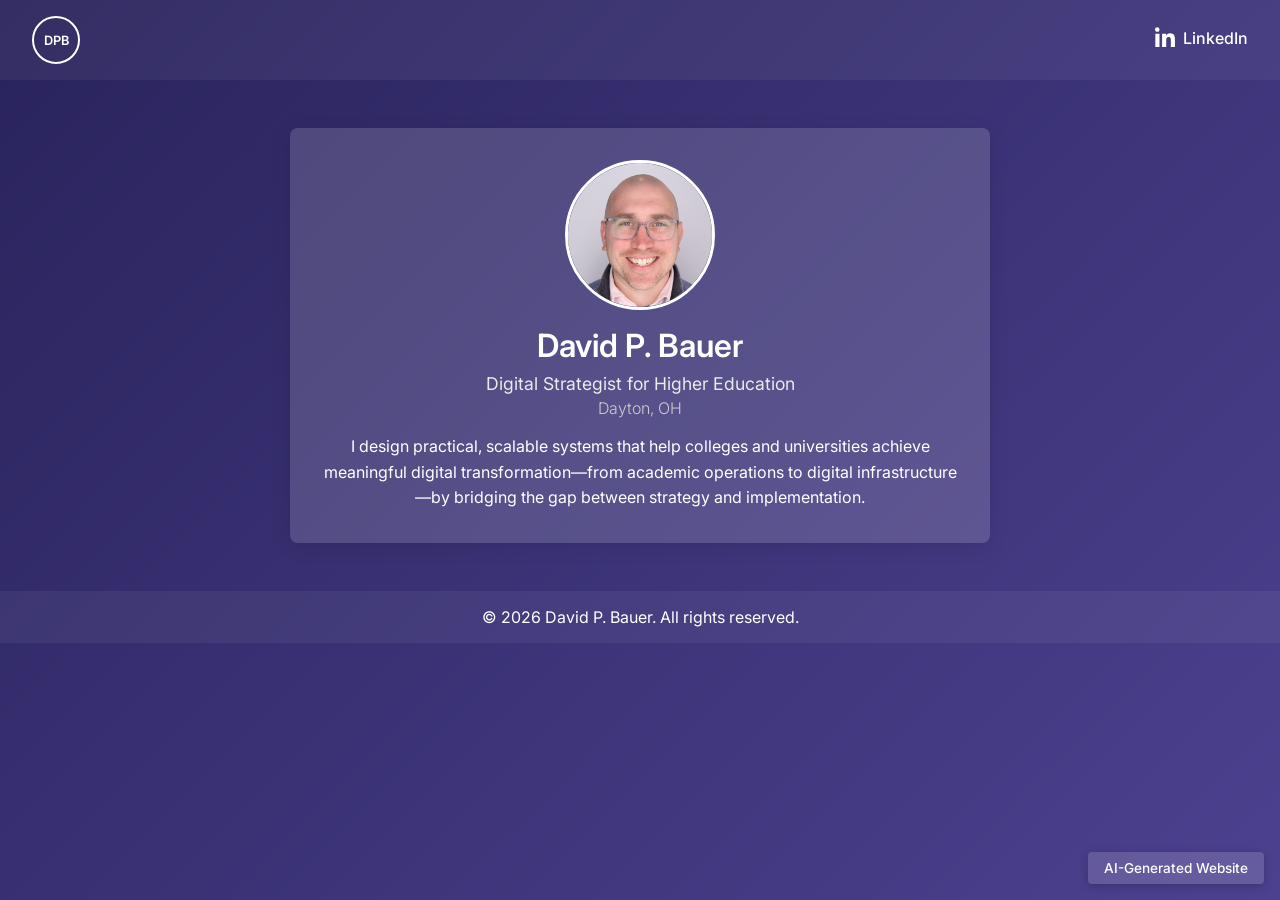
==== index.html @ 679f749e "Content updates from AI" ====
<!DOCTYPE html>
<html lang="en">
<head>
  <meta charset="UTF-8" />
  <meta name="viewport" content="width=device-width, initial-scale=1.0" />
  <title>David P. Bauer</title>
  <!-- Favicon -->
  <link rel="apple-touch-icon" sizes="180x180" href="apple-touch-icon.png">
  <link rel="icon" type="image/png" sizes="32x32" href="favicon-32x32.png">
  <link rel="icon" type="image/png" sizes="16x16" href="favicon-16x16.png">
  <link rel="manifest" href="site.webmanifest">
  <!-- Google Fonts: Inter -->
  <link rel="preconnect" href="https://fonts.googleapis.com" />
  <link rel="preconnect" href="https://fonts.gstatic.com" crossorigin />
  <link
    href="https://fonts.googleapis.com/css2?family=Inter:wght@300;400;600&display=swap"
    rel="stylesheet"
  />
  <link rel="stylesheet" href="styles.css" />
</head>
<body>
  <header class="site-header">
    <div class="logo">
      <!-- Optional monogram logo -->
      <div class="monogram">DPB</div>
    </div>
    <nav>
      <ul>
        <li>
          <a href="https://www.linkedin.com/in/davidpbauer/" target="_blank"
             class="linkedin-link" aria-label="LinkedIn Profile">
            <!-- Inline SVG Icon (no width or height, only viewBox) -->
            <svg aria-hidden="true" focusable="false" viewBox="0 0 448 512" preserveAspectRatio="xMidYMid meet">
              <path fill="currentColor"
                    d="M100.28 448H7.4V148.9h92.88zm-46.44-340C24 
                       108 0 83.62 0 55.63A52.56 52.56 0 0153.84 3c28.08 
                       0 45.23 23 46.44 51.65 0 27.99-18.36 52.35-46.44 
                       52.35zM447.9 448h-92.68V302.4c0-34.7-.7-79.3-48.28-79.3
                       -48.34 0-55.75 37.77-55.75 76.7V448h-92.73V148.9h89.05
                       v40.8h1.3c12.4-23.5 42.57-48.3 87.64-48.3 93.8 0 111 
                       61.7 111 142.3V448z">
              </path>
            </svg>
            <span>LinkedIn</span>
          </a>
        </li>
      </ul>
    </nav>
  </header>

  <main>
    <!-- Hero Section -->
    <section class="hero">
      <div class="hero-content">
        <div class="profile-pic">
          <img src="profile.jpg" alt="Headshot of David P. Bauer" />
        </div>
        <h1 class="name">David P. Bauer</h1>
        <p class="subtitle">Digital Strategist for Higher Education</p>
        <p class="location">Dayton, OH</p>
        <p class="tagline">
            I design practical, scalable systems that help colleges and universities achieve meaningful digital transformation—from academic operations to digital infrastructure—by bridging the gap between strategy and implementation.
        </p>
      </div>
    </section>
  </main>

  <footer class="site-footer">
    <p>&copy; <span id="year"></span> David P. Bauer. All rights reserved.</p>
  </footer>

  <!-- AI Generated Badge -->
  <div class="ai-badge">AI-Generated Website</div>

  <script>
    // Simple script to auto-update year
    document.getElementById('year').textContent = new Date().getFullYear();
  </script>
</body>
</html>
---- styles.css ----
/* ========== RESET / BASE STYLES ========== */
* {
    margin: 0;
    padding: 0;
    box-sizing: border-box;
  }
  
  html,
  body {
    height: 100%;
    font-family: 'Inter', sans-serif;
    color: #333;
  }
  
  /* ========== BODY BACKGROUND ========== */
  body {
    background: linear-gradient(135deg, #29235C 0%, #4C418F 100%);
  }
  
  /* ========== HEADER ========== */
  .site-header {
    display: flex;
    justify-content: space-between;
    align-items: center;
    padding: 1rem 2rem;
    background-color: rgba(255, 255, 255, 0.05);
  }
  
  .site-header .logo {
    display: flex;
    align-items: center;
  }
  
  /* Optional monogram styling */
  .monogram {
    width: 48px;
    height: 48px;
    border: 2px solid #fff;
    border-radius: 50%;
    display: flex;
    align-items: center;
    justify-content: center;
    color: #fff;
    font-weight: 600;
    font-size: 0.8rem;
    text-transform: uppercase;
    margin-right: 1rem;
  }
  
  /* Navigation styles */
  .site-header nav ul {
    list-style: none;
    display: flex;
    gap: 1rem;
  }
  
  /* Generic nav link styling */
  .site-header nav a {
    color: #fff;
    text-decoration: none;
    font-weight: 500;
    transition: color 0.2s ease;
  }
  
  .site-header nav a:hover,
  .site-header nav a:focus {
    color: #FF4C60; /* accent color on hover */
  }
  
  /* ========== LINKEDIN ICON LINK ========== */
  .linkedin-link {
    display: inline-flex;
    align-items: center;
    gap: 0.5rem; /* space between icon & text */
    color: #fff;
    text-decoration: none;
    font-weight: 500;
    transition: color 0.2s ease;
  }
  
  .linkedin-link svg {
    width: 20px;  /* Adjust as you like: 20px, 24px, etc. */
    height: auto;
    vertical-align: middle;
    fill: currentColor;
  }
  
  .linkedin-link:hover,
  .linkedin-link:focus {
    color: #FF4C60;
  }
  
  /* ========== HERO SECTION ========== */
  .hero {
    display: flex;
    align-items: center;
    justify-content: center;
    padding: 3rem 1rem;
  }
  
  .hero-content {
    max-width: 700px;
    background-color: rgba(255, 255, 255, 0.15);
    padding: 2rem;
    border-radius: 8px;
    text-align: center;
    color: #fff;
    box-shadow: 0 4px 20px rgba(0,0,0,0.1);
  }
  
  .profile-pic {
    width: 150px;
    height: 150px;
    margin: 0 auto 1rem;
    overflow: hidden;
    border-radius: 50%;
    border: 3px solid #fff;
  }
  
  .profile-pic img {
    width: 100%;
    height: auto;
    display: block;
  }
  
  .hero-content .name {
    font-size: 2rem;
    font-weight: 600;
    margin-bottom: 0.5rem;
  }
  
  .hero-content .subtitle {
    font-size: 1.1rem;
    font-weight: 400;
    color: #eaeaea;
    margin-bottom: 0.25rem;
  }
  
  .hero-content .location {
    font-size: 1rem;
    font-weight: 300;
    color: #ccc;
    margin-bottom: 1rem;
  }
  
  .hero-content .tagline {
    font-size: 1rem;
    line-height: 1.6;
    margin-top: 1rem;
    color: #fff;
  }
  
  /* ========== FOOTER ========== */
  .site-footer {
    text-align: center;
    padding: 1rem;
    color: #fff;
    background-color: rgba(255, 255, 255, 0.05);
  }
  
  /* ========== AI-GENERATED BADGE ========== */
  .ai-badge {
    position: fixed;
    bottom: 1rem;
    right: 1rem;
    background-color: rgba(255, 255, 255, 0.15);
    color: #fff;
    padding: 0.5rem 1rem;
    border-radius: 4px;
    font-size: 0.85rem;
    font-weight: 500;
    box-shadow: 0 2px 10px rgba(0,0,0,0.2);
    backdrop-filter: blur(5px);
    /* Feel free to adjust styling, color, transparency, etc. */
  }
  
  .ai-badge:hover {
    background-color: rgba(255, 255, 255, 0.25);
  }
  
  /* ========== MEDIA QUERIES ========== */
  @media (max-width: 600px) {
    .hero-content {
      padding: 1.5rem;
    }
    
    .hero-content .name {
      font-size: 1.75rem;
    }
  }
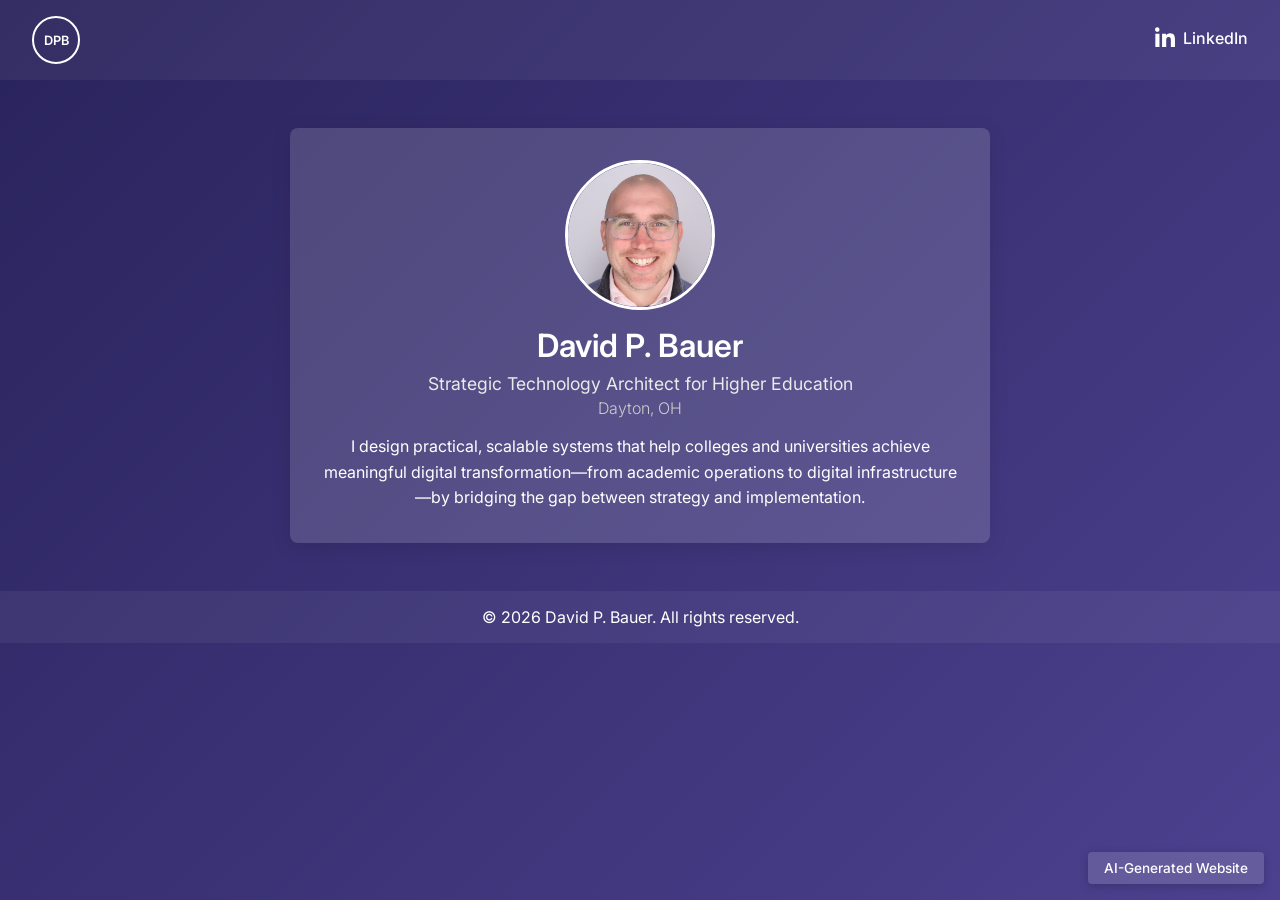
==== commit a6d7bf0e: "Title update from AI" ====
--- a/index.html
+++ b/index.html
@@ -56,7 +56,7 @@
           <img src="profile.jpg" alt="Headshot of David P. Bauer" />
         </div>
         <h1 class="name">David P. Bauer</h1>
-        <p class="subtitle">Digital Strategist for Higher Education</p>
+        <p class="subtitle">Strategic Technology Architect for Higher Education</p>
         <p class="location">Dayton, OH</p>
         <p class="tagline">
             I design practical, scalable systems that help colleges and universities achieve meaningful digital transformation—from academic operations to digital infrastructure—by bridging the gap between strategy and implementation.
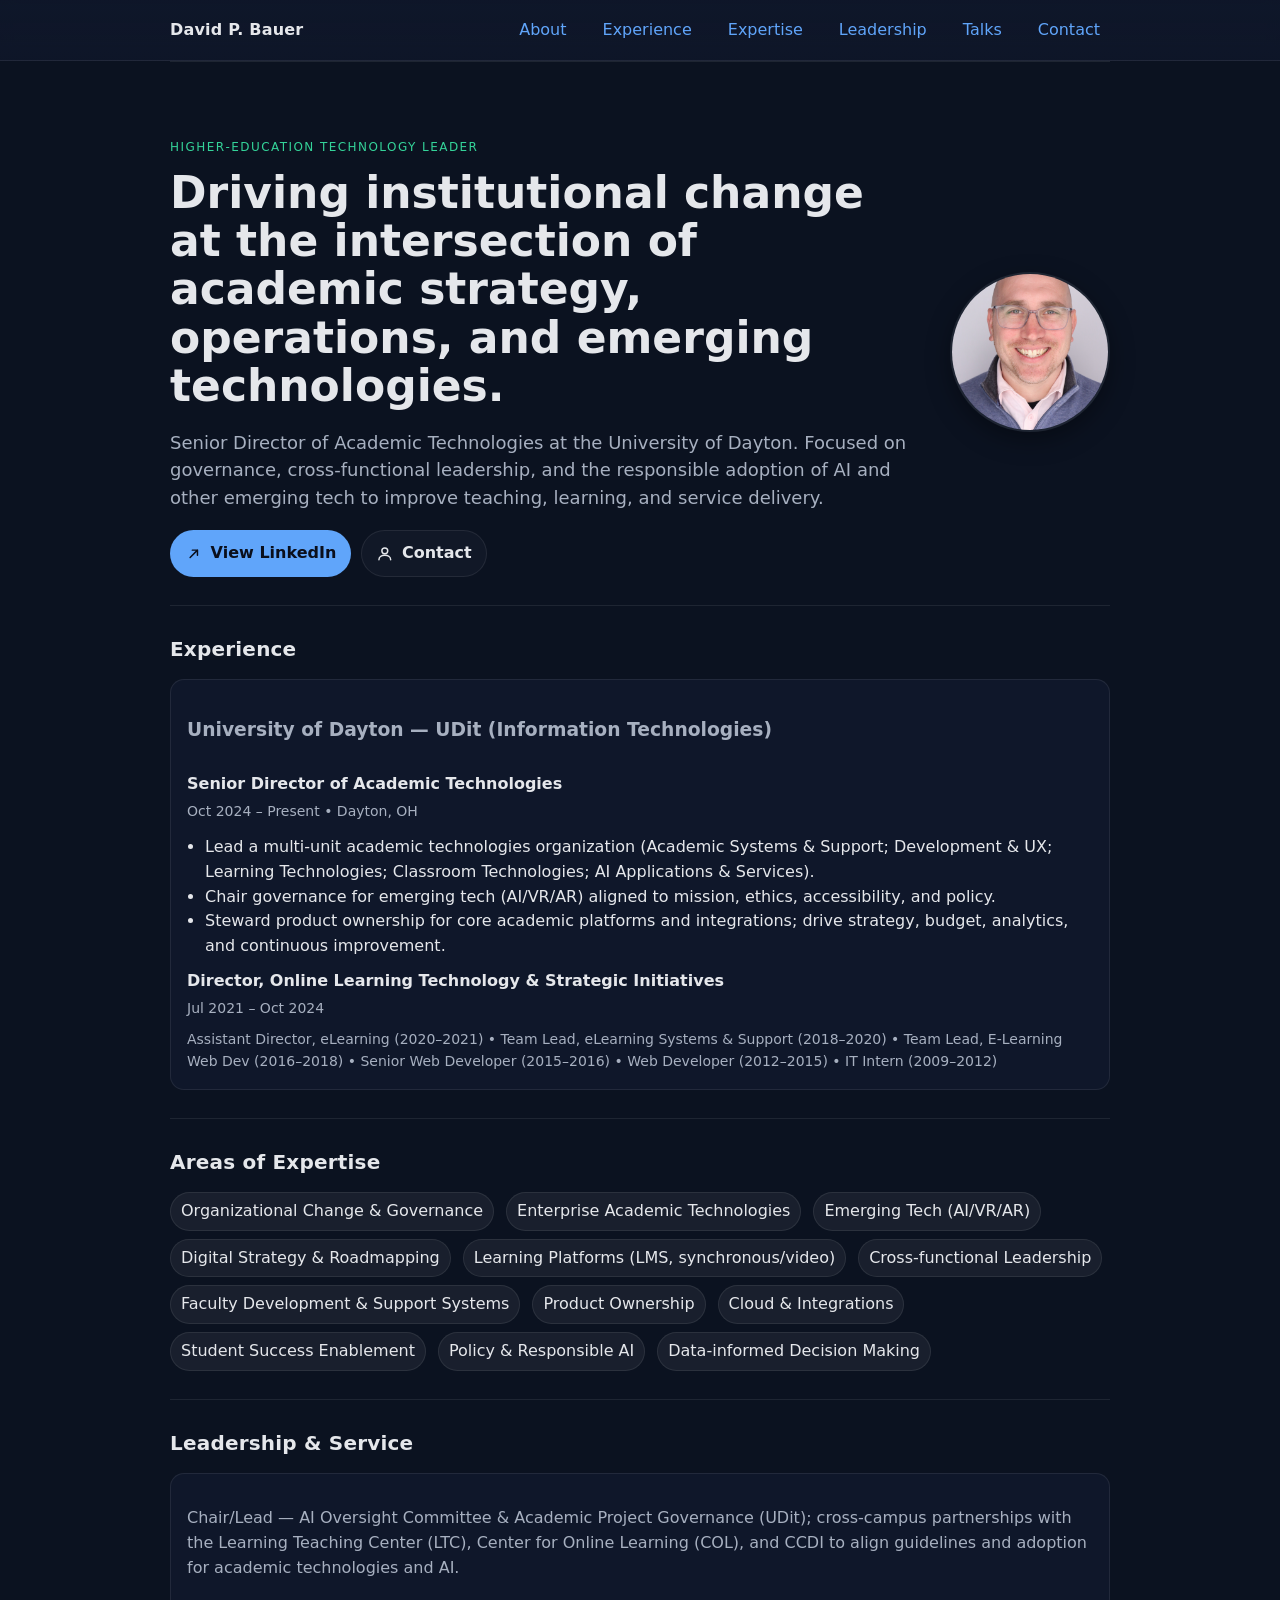
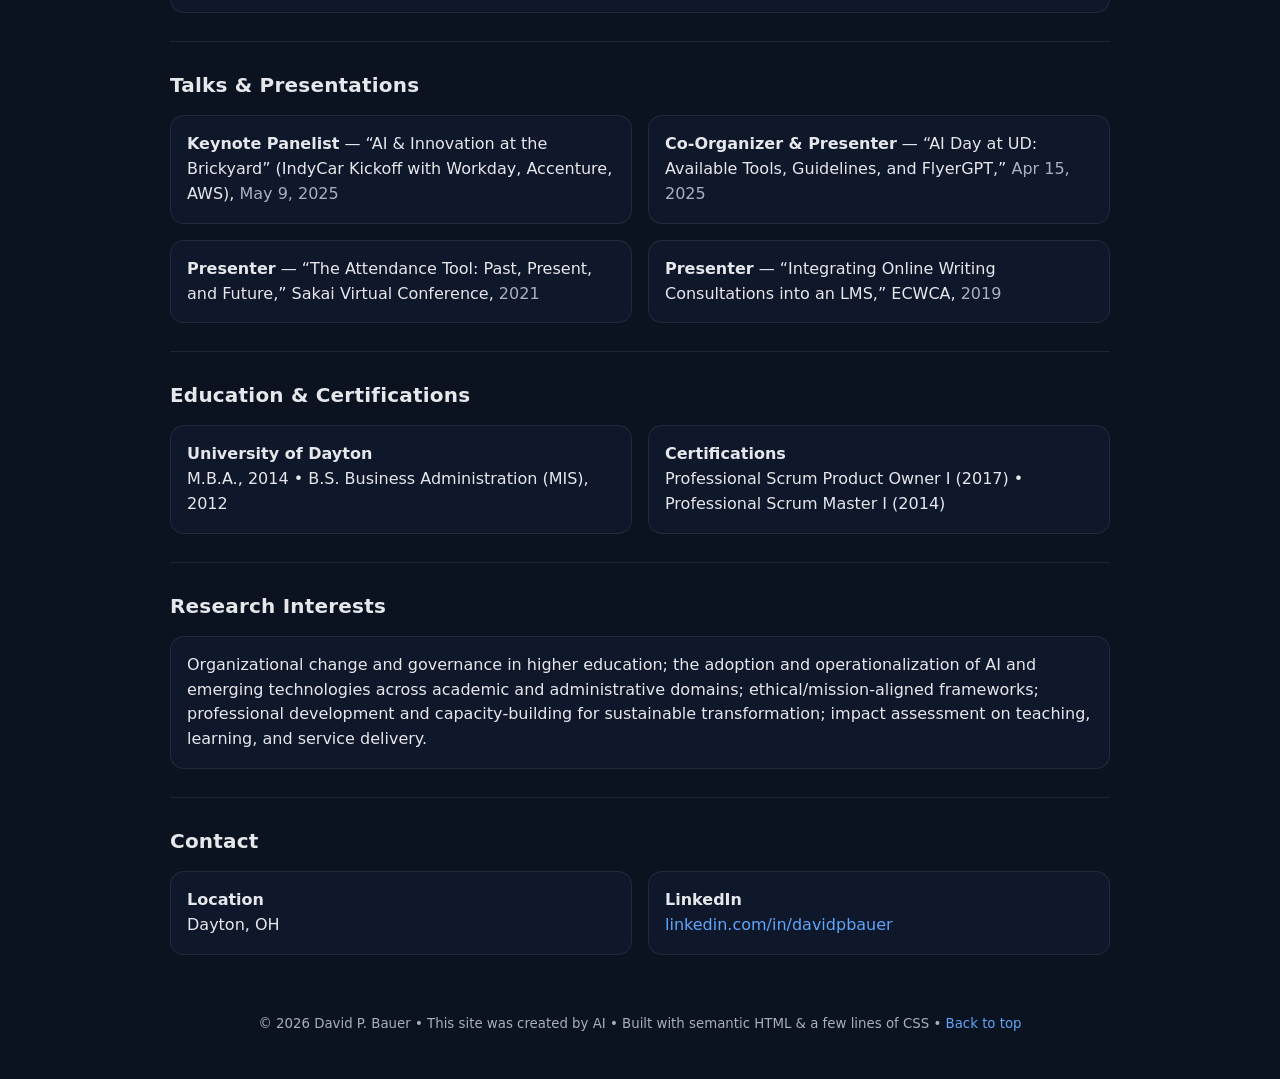
==== commit 2f19e82f: "Website update September 2025" ====
--- a/index.html
+++ b/index.html
@@ -1,80 +1,280 @@
-<!DOCTYPE html>
+<!doctype html>
 <html lang="en">
 <head>
-  <meta charset="UTF-8" />
-  <meta name="viewport" content="width=device-width, initial-scale=1.0" />
-  <title>David P. Bauer</title>
-  <!-- Favicon -->
+  <meta charset="utf-8" />
+  <meta name="viewport" content="width=device-width, initial-scale=1" />
+  <title>David P. Bauer — Higher‑Education Technology Leader</title>
+  <meta name="description" content="David P. Bauer — higher‑education technology leader focused on academic technologies, governance, and responsible adoption of emerging tech." />
+  <link rel="canonical" href="https://davidpbauer.com/" />
+  <meta property="og:title" content="David P. Bauer — Higher‑Education Technology Leader" />
+  <meta property="og:description" content="Academic technologies, organizational change, and responsible AI in higher education." />
+  <meta property="og:type" content="website" />
+  <meta property="og:url" content="https://davidpbauer.com/" />
+  <meta name="theme-color" content="#0f172a" />
+    <link rel="icon" href="favicon.ico" sizes="any">
+  <link rel="icon" type="image/png" sizes="32x32" href="favicon-32.png">
   <link rel="apple-touch-icon" sizes="180x180" href="apple-touch-icon.png">
-  <link rel="icon" type="image/png" sizes="32x32" href="favicon-32x32.png">
-  <link rel="icon" type="image/png" sizes="16x16" href="favicon-16x16.png">
   <link rel="manifest" href="site.webmanifest">
-  <!-- Google Fonts: Inter -->
-  <link rel="preconnect" href="https://fonts.googleapis.com" />
-  <link rel="preconnect" href="https://fonts.gstatic.com" crossorigin />
-  <link
-    href="https://fonts.googleapis.com/css2?family=Inter:wght@300;400;600&display=swap"
-    rel="stylesheet"
-  />
-  <link rel="stylesheet" href="styles.css" />
+<style>
+    :root {
+      --bg: #0b1220;        /* page background */
+      --panel: #0f172a;     /* cards/nav */
+      --text: #e5e7eb;      /* primary text */
+      --muted: #a7b0c0;     /* secondary text */
+      --accent: #60a5fa;    /* links & highlights */
+      --accent-2: #34d399;  /* subtle accents */
+      --border: rgba(255,255,255,0.08);
+      --maxw: 980px;
+      --avatar-size: 160px; /* default avatar size; will auto-clamp if image is smaller */
+    }
+    /* Basic reset */
+    *, *::before, *::after { box-sizing: border-box; }
+    html { scroll-behavior: smooth; }
+    body { margin: 0; font-family: system-ui, -apple-system, Segoe UI, Roboto, Inter, Ubuntu, Cantarell, Noto Sans, Helvetica, Arial, "Apple Color Emoji", "Segoe UI Emoji"; background: var(--bg); color: var(--text); line-height: 1.55; }
+
+    a { color: var(--accent); text-decoration: none; }
+    a:hover { text-decoration: underline; }
+
+    /* Layout */
+    .wrap { max-width: var(--maxw); margin: 0 auto; padding: 0 20px; }
+    header { position: sticky; top: 0; z-index: 20; background: linear-gradient(180deg, rgba(15,23,42,0.95), rgba(15,23,42,0.85)); backdrop-filter: blur(8px); border-bottom: 1px solid var(--border); }
+    .nav { display: flex; align-items: center; justify-content: space-between; height: 60px; }
+    .brand { font-weight: 700; letter-spacing: 0.2px; }
+    nav ul { display: flex; gap: 16px; list-style: none; margin: 0; padding: 0; }
+    nav a { padding: 6px 10px; border-radius: 8px; }
+    nav a:hover { background: rgba(255,255,255,0.06); text-decoration: none; }
+
+    .hero { padding: 64px 0 28px; display: grid; gap: 14px; }
+    .hero h1 { margin: 0; font-size: clamp(28px, 5vw, 44px); line-height: 1.1; }
+    .tagline { color: var(--muted); font-size: clamp(16px, 2.4vw, 18px); }
+    .actions { display: flex; flex-wrap: wrap; gap: 10px; margin-top: 8px; }
+    .btn { display: inline-flex; align-items: center; gap: 8px; padding: 10px 14px; border-radius: 999px; border: 1px solid var(--border); background: #111827; color: var(--text); font-weight: 600; }
+    .btn:hover { background: #0b1220; text-decoration: none; }
+    .btn.primary { background: var(--accent); color: #0a0f1c; border-color: transparent; }
+    .btn.primary:hover { filter: brightness(1.05); }
+
+    section { padding: 28px 0; border-top: 1px solid var(--border); }
+    h2 { font-size: 20px; margin: 0 0 14px; letter-spacing: 0.2px; }
+    .grid { display: grid; gap: 16px; }
+
+    .card { padding: 16px; border: 1px solid var(--border); border-radius: 14px; background: var(--panel); }
+    .eyebrow { color: var(--accent-2); text-transform: uppercase; letter-spacing: 0.12em; font-size: 12px; }
+    .subtle { color: var(--muted); }
+
+    .list { display: grid; gap: 10px; }
+    .list li { margin-left: 18px; }
+    ul.inline { display: flex; flex-wrap: wrap; gap: 8px 12px; list-style: none; padding: 0; margin: 0; }
+    ul.inline li { background: rgba(255,255,255,0.06); border: 1px solid var(--border); border-radius: 999px; padding: 6px 10px; }
+
+    /* Experience */
+    .xp { display: grid; gap: 10px; }
+    .role { display: grid; gap: 4px; }
+    .role h3 { font-size: 16px; margin: 0; }
+    .role .meta { color: var(--muted); font-size: 14px; }
+    .bullets { margin: 8px 0 0 0; padding-left: 18px; }
+
+    footer { padding: 28px 0 44px; color: var(--muted); text-align: center; }
+
+    @media (min-width: 820px) {
+      .grid.cols-2 { grid-template-columns: 1fr 1fr; }
+      .grid.cols-3 { grid-template-columns: 1fr 1fr 1fr; }
+    }
+
+    /* Print: make it resume-like on one page */
+    @media print {
+      header, .actions, nav, footer { display: none !important; }
+      body { background: white; color: #111; }
+      section { border-top: none; padding: 8px 0; }
+      .card { border: none; padding: 0; background: transparent; }
+      .wrap { max-width: 700px; }
+    }
+      /* Avatar & hero layout */
+    .hero-head { display: grid; gap: 16px; }
+    .avatar { width: var(--avatar-size); height: var(--avatar-size); border-radius: 50%; object-fit: cover; border: 2px solid var(--border); box-shadow: 0 8px 24px rgba(0,0,0,0.35); justify-self: end; image-rendering: -webkit-optimize-contrast; }
+    @media (min-width: 820px) { .hero-head { grid-template-columns: 1fr 180px; align-items: center; } }
+
+    /* Improve skip link */
+    .visually-hidden { position: absolute !important; width: 1px; height: 1px; padding: 0; margin: -1px; overflow: hidden; clip: rect(0,0,0,0); white-space: nowrap; border: 0; }
+      /* Inline SVG icons for buttons */
+    .btn .icon { width: 1.1em; height: 1.1em; flex: 0 0 auto; display: inline-block; }
+    .btn svg { vertical-align: -0.15em; stroke: currentColor; fill: none; stroke-width: 2; stroke-linecap: round; stroke-linejoin: round; }
+  </style>
 </head>
 <body>
-  <header class="site-header">
-    <div class="logo">
-      <!-- Optional monogram logo -->
-      <div class="monogram">DPB</div>
+  <a href="#main" class="visually-hidden">Skip to content</a>
+  <header>
+    <div class="wrap nav">
+      <div class="brand">David P. Bauer</div>
+      <nav aria-label="Primary">
+        <ul>
+          <li><a href="#about">About</a></li>
+          <li><a href="#experience">Experience</a></li>
+          <li><a href="#expertise">Expertise</a></li>
+          <li><a href="#leadership">Leadership</a></li>
+          <li><a href="#talks">Talks</a></li>
+          <li><a href="#contact">Contact</a></li>
+        </ul>
+      </nav>
     </div>
-    <nav>
-      <ul>
-        <li>
-          <a href="https://www.linkedin.com/in/davidpbauer/" target="_blank"
-             class="linkedin-link" aria-label="LinkedIn Profile">
-            <!-- Inline SVG Icon (no width or height, only viewBox) -->
-            <svg aria-hidden="true" focusable="false" viewBox="0 0 448 512" preserveAspectRatio="xMidYMid meet">
-              <path fill="currentColor"
-                    d="M100.28 448H7.4V148.9h92.88zm-46.44-340C24 
-                       108 0 83.62 0 55.63A52.56 52.56 0 0153.84 3c28.08 
-                       0 45.23 23 46.44 51.65 0 27.99-18.36 52.35-46.44 
-                       52.35zM447.9 448h-92.68V302.4c0-34.7-.7-79.3-48.28-79.3
-                       -48.34 0-55.75 37.77-55.75 76.7V448h-92.73V148.9h89.05
-                       v40.8h1.3c12.4-23.5 42.57-48.3 87.64-48.3 93.8 0 111 
-                       61.7 111 142.3V448z">
-              </path>
-            </svg>
-            <span>LinkedIn</span>
-          </a>
-        </li>
+  </header>
+
+  <main id="main" class="wrap">
+    <section class="hero" id="about" aria-label="About">
+      <div class="hero-head">
+        <div>
+          <p class="eyebrow">Higher‑Education Technology Leader</p>
+          <h1>Driving institutional change at the intersection of academic strategy, operations, and emerging technologies.</h1>
+          <p class="tagline">Senior Director of Academic Technologies at the University of Dayton. Focused on governance, cross‑functional leadership, and the responsible adoption of AI and other emerging tech to improve teaching, learning, and service delivery.</p>
+          <div class="actions">
+        <a class="btn primary" href="https://www.linkedin.com/in/davidpbauer" target="_blank" rel="noopener" aria-label="LinkedIn profile">
+          <svg class="icon" viewBox="0 0 24 24" aria-hidden="true"><path d="M7 17l10-10M10 7h7v7"/></svg>
+          <span>View LinkedIn</span>
+        </a>
+        <a class="btn" href="#contact">
+          <svg class="icon" viewBox="0 0 24 24" aria-hidden="true"><circle cx="12" cy="8" r="4"/><path d="M4 20c0-4 4-6 8-6s8 2 8 6"/></svg>
+          <span>Contact</span>
+        </a>
+      </div>
+        </div>
+        <img class="avatar" src="profile.jpg?v=2" srcset="profile.jpg?v=2 1x, profile.jpg?v=2 2x, profile.jpg?v=2 3x" sizes="160px" alt="Portrait of David P. Bauer" width="160" height="160" loading="eager" />
+      </div>
+    </section>
+
+    <section id="experience" aria-label="Experience">
+      <h2>Experience</h2>
+      <div class="grid">
+        <article class="card xp" aria-labelledby="xp-ud">
+          <h3 id="xp-ud" class="subtle">University of Dayton — UDit (Information Technologies)</h3>
+          <div class="role">
+            <h3>Senior Director of Academic Technologies</h3>
+            <div class="meta">Oct 2024 – Present • Dayton, OH</div>
+            <ul class="bullets">
+              <li>Lead a multi‑unit academic technologies organization (Academic Systems & Support; Development & UX; Learning Technologies; Classroom Technologies; AI Applications & Services).</li>
+              <li>Chair governance for emerging tech (AI/VR/AR) aligned to mission, ethics, accessibility, and policy.</li>
+              <li>Steward product ownership for core academic platforms and integrations; drive strategy, budget, analytics, and continuous improvement.</li>
+            </ul>
+          </div>
+          <div class="role">
+            <h3>Director, Online Learning Technology & Strategic Initiatives</h3>
+            <div class="meta">Jul 2021 – Oct 2024</div>
+          </div>
+          <div class="role"><div class="meta">Assistant Director, eLearning (2020–2021) • Team Lead, eLearning Systems & Support (2018–2020) • Team Lead, E‑Learning Web Dev (2016–2018) • Senior Web Developer (2015–2016) • Web Developer (2012–2015) • IT Intern (2009–2012)</div></div>
+        </article>
+      </div>
+    </section>
+
+    <section id="expertise" aria-label="Areas of Expertise">
+      <h2>Areas of Expertise</h2>
+      <ul class="inline">
+        <li>Organizational Change & Governance</li>
+        <li>Enterprise Academic Technologies</li>
+        <li>Emerging Tech (AI/VR/AR)</li>
+        <li>Digital Strategy & Roadmapping</li>
+        <li>Learning Platforms (LMS, synchronous/video)</li>
+        <li>Cross‑functional Leadership</li>
+        <li>Faculty Development & Support Systems</li>
+        <li>Product Ownership</li>
+        <li>Cloud & Integrations</li>
+        <li>Student Success Enablement</li>
+        <li>Policy & Responsible AI</li>
+        <li>Data‑informed Decision Making</li>
       </ul>
-    </nav>
-  </header>
-
-  <main>
-    <!-- Hero Section -->
-    <section class="hero">
-      <div class="hero-content">
-        <div class="profile-pic">
-          <img src="profile.jpg" alt="Headshot of David P. Bauer" />
-        </div>
-        <h1 class="name">David P. Bauer</h1>
-        <p class="subtitle">Strategic Technology Architect for Higher Education</p>
-        <p class="location">Dayton, OH</p>
-        <p class="tagline">
-            I design practical, scalable systems that help colleges and universities achieve meaningful digital transformation—from academic operations to digital infrastructure—by bridging the gap between strategy and implementation.
-        </p>
+    </section>
+
+    <section id="leadership" aria-label="Leadership and Service">
+      <h2>Leadership & Service</h2>
+      <div class="card">
+        <p class="subtle">Chair/Lead — AI Oversight Committee & Academic Project Governance (UDit); cross‑campus partnerships with the Learning Teaching Center (LTC), Center for Online Learning (COL), and CCDI to align guidelines and adoption for academic technologies and AI.</p>
+      </div>
+    </section>
+
+    <section id="talks" aria-label="Talks and Presentations">
+      <h2>Talks & Presentations</h2>
+      <div class="grid cols-2">
+        <div class="card">
+          <strong>Keynote Panelist</strong> — “AI & Innovation at the Brickyard” (IndyCar Kickoff with Workday, Accenture, AWS), <span class="subtle">May 9, 2025</span>
+        </div>
+        <div class="card">
+          <strong>Co‑Organizer & Presenter</strong> — “AI Day at UD: Available Tools, Guidelines, and FlyerGPT,” <span class="subtle">Apr 15, 2025</span>
+        </div>
+        <div class="card">
+          <strong>Presenter</strong> — “The Attendance Tool: Past, Present, and Future,” Sakai Virtual Conference, <span class="subtle">2021</span>
+        </div>
+        <div class="card">
+          <strong>Presenter</strong> — “Integrating Online Writing Consultations into an LMS,” ECWCA, <span class="subtle">2019</span>
+        </div>
+      </div>
+    </section>
+
+    <section aria-label="Education and Certifications">
+      <h2>Education & Certifications</h2>
+      <div class="grid cols-2">
+        <div class="card">
+          <strong>University of Dayton</strong><br/>
+          M.B.A., 2014 • B.S. Business Administration (MIS), 2012
+        </div>
+        <div class="card">
+          <strong>Certifications</strong><br/>
+          Professional Scrum Product Owner I (2017) • Professional Scrum Master I (2014)
+        </div>
+      </div>
+    </section>
+
+    <section aria-label="Research Interests">
+      <h2>Research Interests</h2>
+      <div class="card">
+        Organizational change and governance in higher education; the adoption and operationalization of AI and emerging technologies across academic and administrative domains; ethical/mission‑aligned frameworks; professional development and capacity‑building for sustainable transformation; impact assessment on teaching, learning, and service delivery.
+      </div>
+    </section>
+
+    <section id="contact" aria-label="Contact">
+      <h2>Contact</h2>
+      <div class="grid cols-2">
+        <div class="card"><strong>Location</strong><br/>Dayton, OH</div>
+        <div class="card"><strong>LinkedIn</strong><br/><a href="https://www.linkedin.com/in/davidpbauer" target="_blank" rel="noopener">linkedin.com/in/davidpbauer</a></div>
       </div>
     </section>
   </main>
 
-  <footer class="site-footer">
-    <p>&copy; <span id="year"></span> David P. Bauer. All rights reserved.</p>
+  <footer>
+    <div class="wrap">
+      <small>© <span id="y"></span> David P. Bauer • This site was created by AI • Built with semantic HTML & a few lines of CSS • <a href="#about">Back to top</a></small>
+    </div>
   </footer>
 
-  <!-- AI Generated Badge -->
-  <div class="ai-badge">AI-Generated Website</div>
-
   <script>
-    // Simple script to auto-update year
-    document.getElementById('year').textContent = new Date().getFullYear();
+    // set year without dependencies
+    document.getElementById('y').textContent = new Date().getFullYear();
+    </script>
+
+  <script>
+    // Prevent pixelation by avoiding upscale beyond the image's native resolution and device pixel ratio
+    window.addEventListener('load', () => {
+      const img = document.querySelector('.avatar');
+      if (!img) return;
+      const dpr = Math.max(1, window.devicePixelRatio || 1);
+      const natural = img.naturalWidth; // assuming square
+      const target = parseInt(getComputedStyle(img).getPropertyValue('--avatar-size')) || 160;
+      const maxDisplay = Math.floor(natural / dpr);
+      if (natural && maxDisplay && target > maxDisplay) {
+        img.style.width = maxDisplay + 'px';
+        img.style.height = maxDisplay + 'px';
+        img.title = 'Adjusted to native size for clarity';
+      }
+    });
+  </script>
+
+  <!-- Structured data for better previews -->
+  <script type="application/ld+json">
+  {
+    "@context": "https://schema.org",
+    "@type": "Person",
+    "name": "David P. Bauer",
+    "jobTitle": "Senior Director of Academic Technologies",
+    "url": "https://davidpbauer.com/",    "address": {"@type": "PostalAddress", "addressLocality": "Dayton", "addressRegion": "OH", "addressCountry": "US"},
+    "sameAs": ["https://www.linkedin.com/in/davidpbauer"],
+    "knowsAbout": ["Academic Technologies", "AI in Higher Education", "LMS", "Organizational Change", "Governance"]
+  }
   </script>
 </body>
 </html>
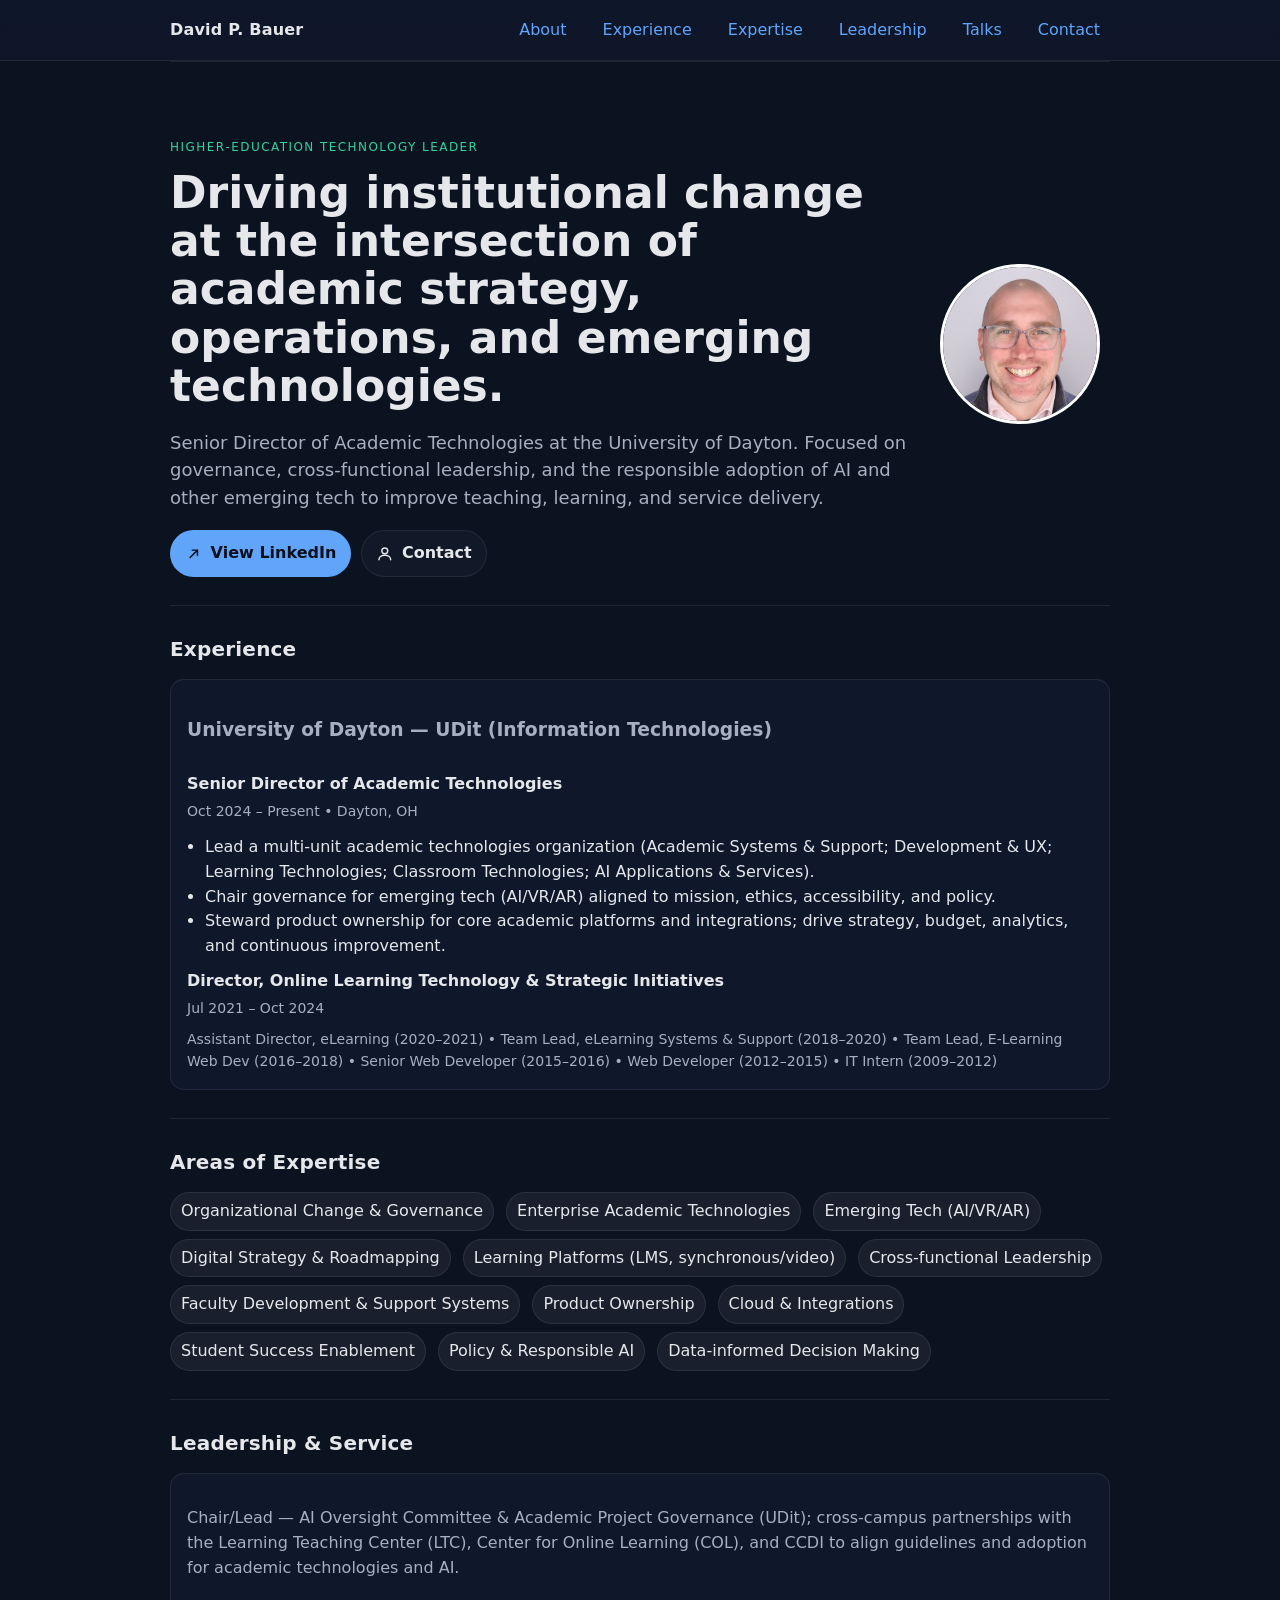
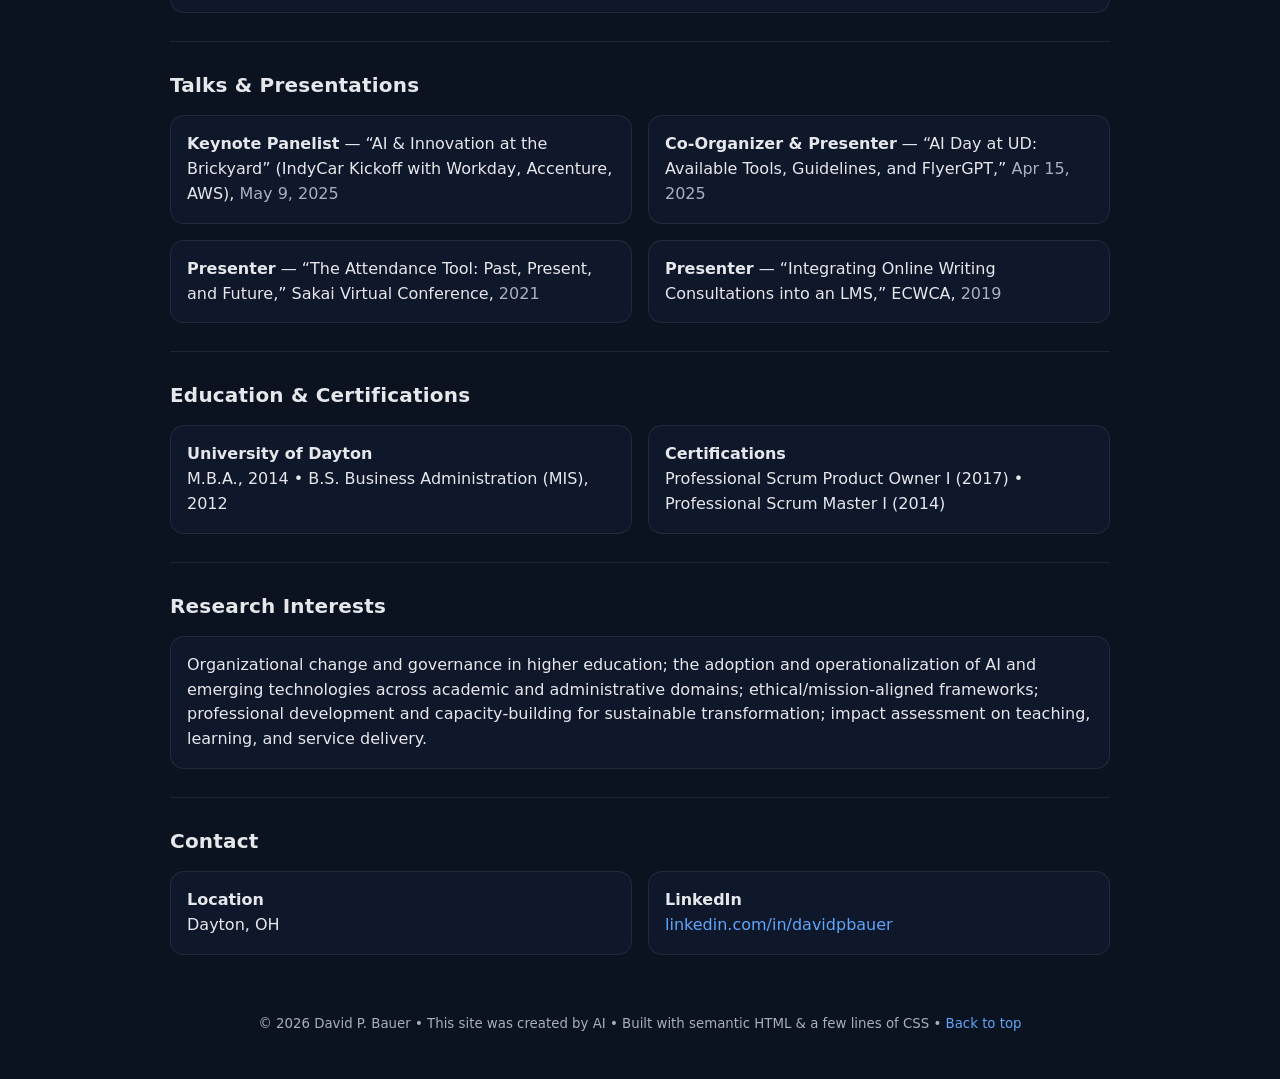
==== commit f1c34ec8: "Fix blurry headshot" ====
--- a/index.html
+++ b/index.html
@@ -90,8 +90,9 @@
     }
       /* Avatar & hero layout */
     .hero-head { display: grid; gap: 16px; }
-    .avatar { width: var(--avatar-size); height: var(--avatar-size); border-radius: 50%; object-fit: cover; border: 2px solid var(--border); box-shadow: 0 8px 24px rgba(0,0,0,0.35); justify-self: end; image-rendering: -webkit-optimize-contrast; }
-    @media (min-width: 820px) { .hero-head { grid-template-columns: 1fr 180px; align-items: center; } }
+    .profile-pic { width: 160px; height: 160px; margin: 0 auto 1rem; overflow: hidden; border-radius: 50%; border: 3px solid #fff; }
+    .profile-pic img { width: 100%; height: auto; display: block; }
+    @media (min-width: 820px) { .hero-head { grid-template-columns: 1fr 180px; align-items: center; } .profile-pic img { justify-self: end; } }
 
     /* Improve skip link */
     .visually-hidden { position: absolute !important; width: 1px; height: 1px; padding: 0; margin: -1px; overflow: hidden; clip: rect(0,0,0,0); white-space: nowrap; border: 0; }
@@ -136,7 +137,9 @@
         </a>
       </div>
         </div>
-        <img class="avatar" src="profile.jpg?v=2" srcset="profile.jpg?v=2 1x, profile.jpg?v=2 2x, profile.jpg?v=2 3x" sizes="160px" alt="Portrait of David P. Bauer" width="160" height="160" loading="eager" />
+        <div class="profile-pic">
+          <img src="profile.jpg" sizes="160px" alt="Portrait of David P. Bauer" width="160" height="160" loading="eager" />
+        </div>
       </div>
     </section>
 
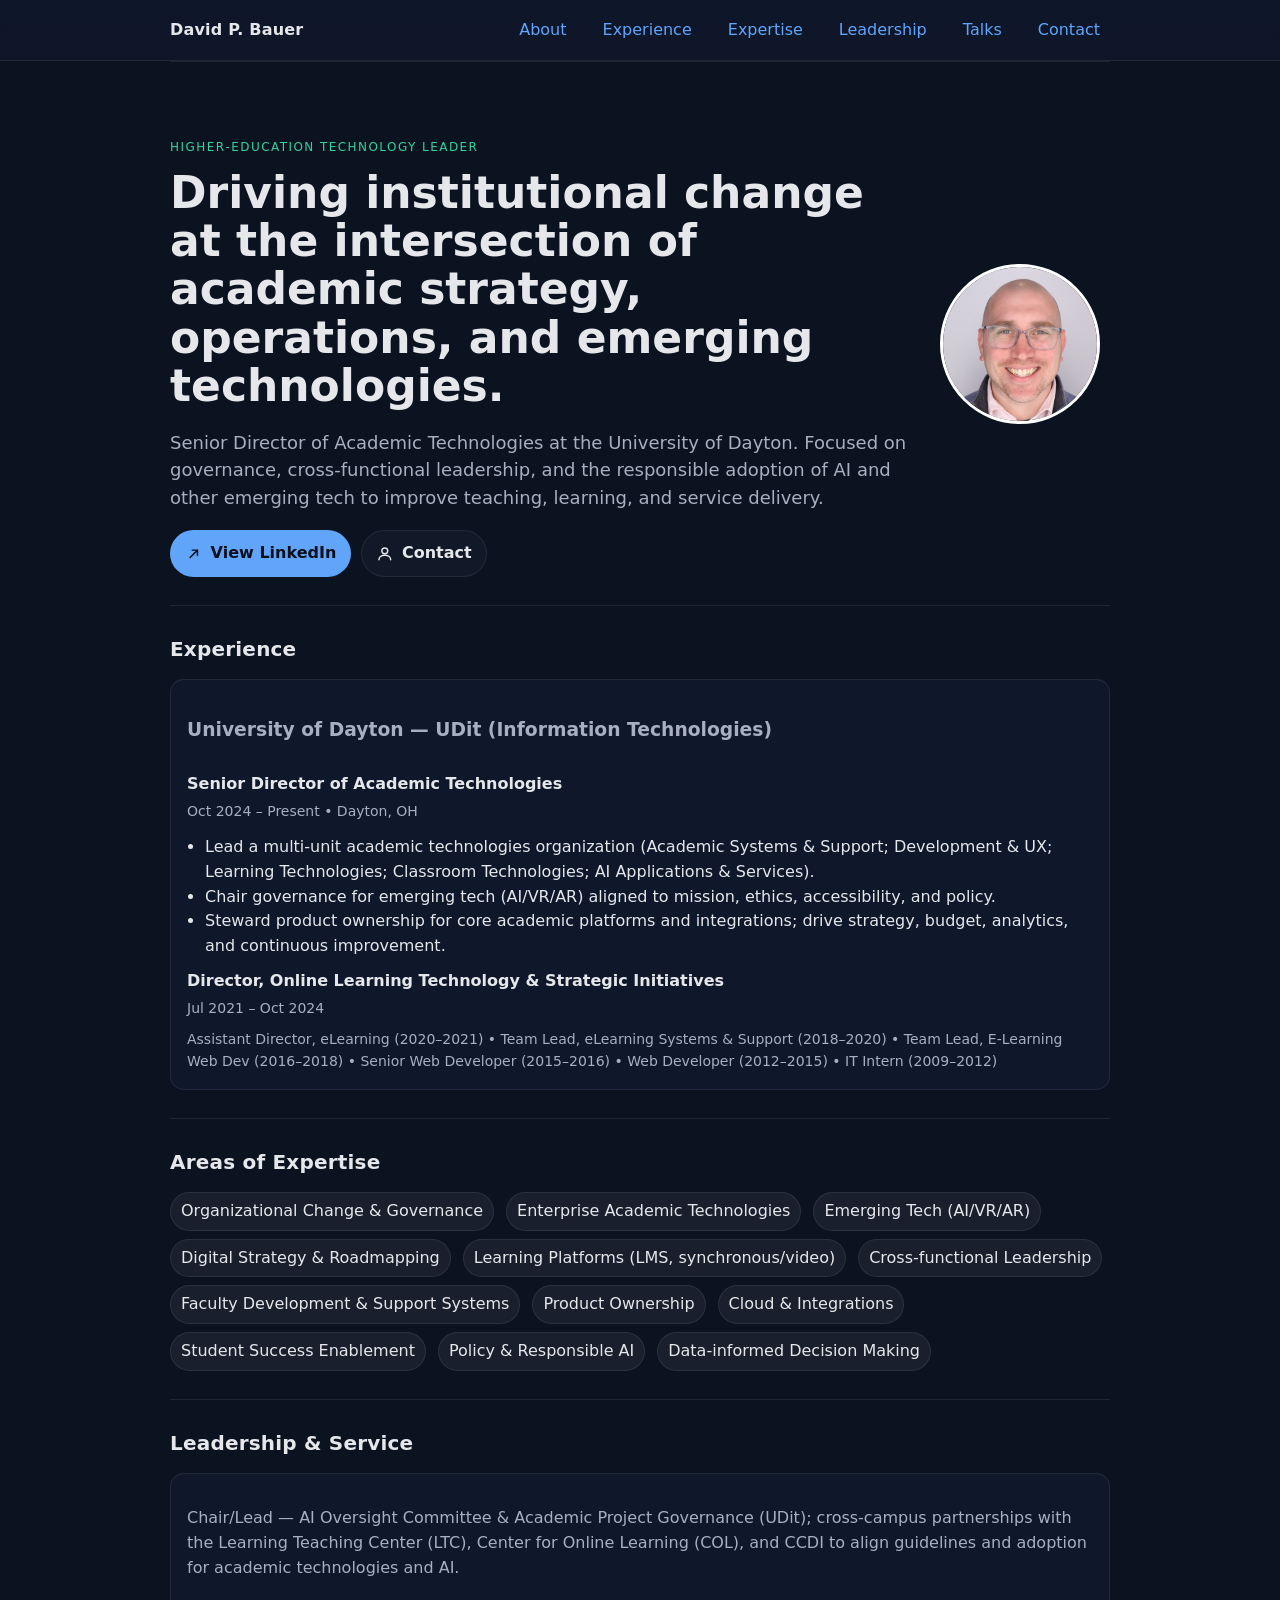
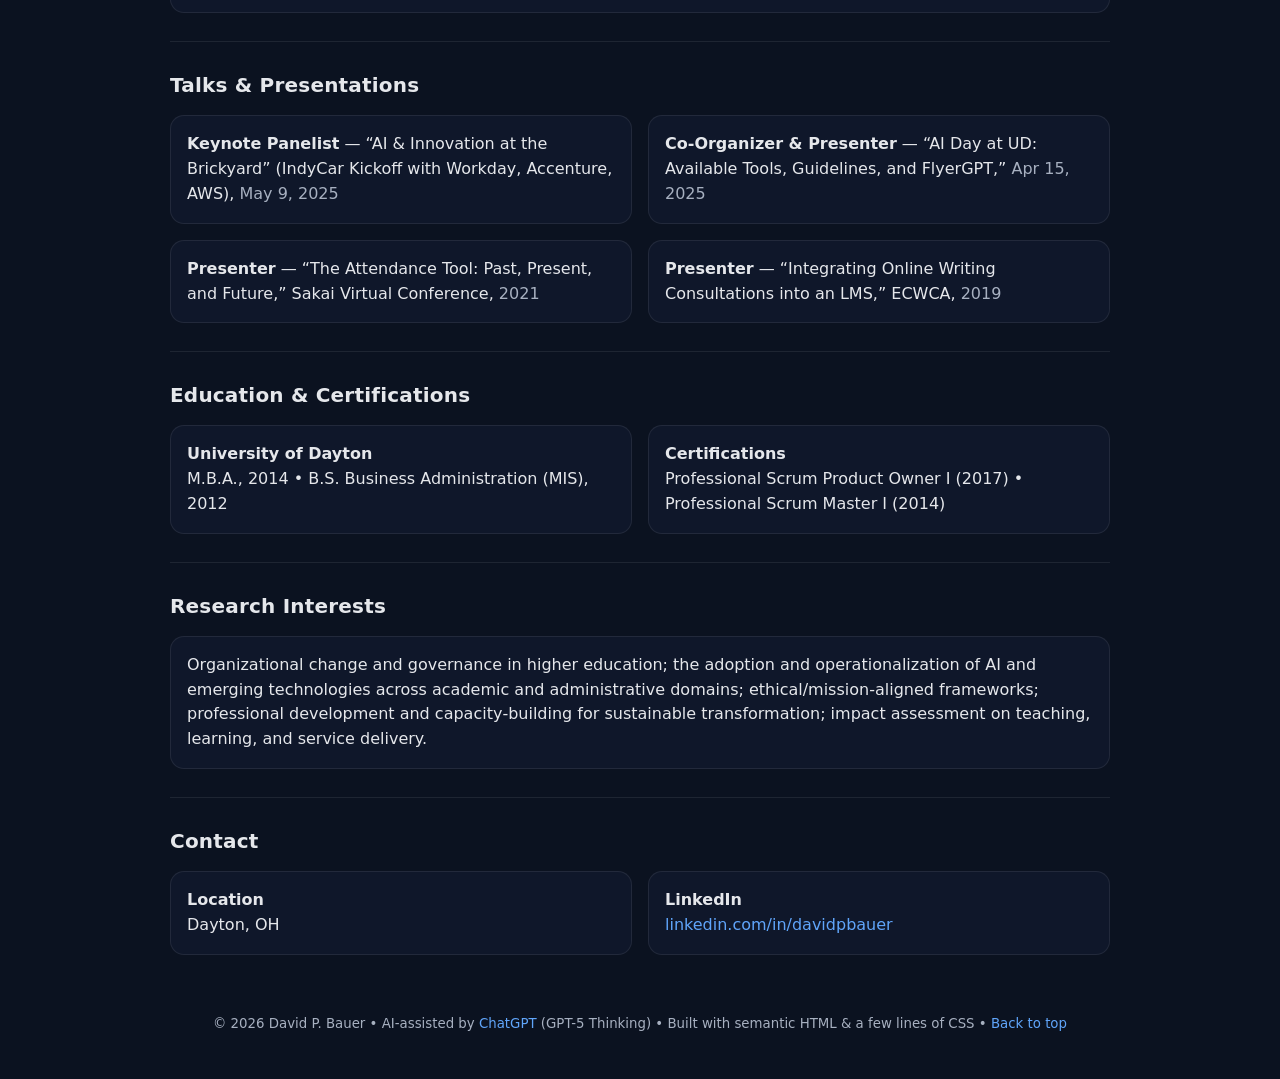
==== commit c84954f5: "More changes" ====
--- a/index.html
+++ b/index.html
@@ -38,7 +38,7 @@
     /* Layout */
     .wrap { max-width: var(--maxw); margin: 0 auto; padding: 0 20px; }
     header { position: sticky; top: 0; z-index: 20; background: linear-gradient(180deg, rgba(15,23,42,0.95), rgba(15,23,42,0.85)); backdrop-filter: blur(8px); border-bottom: 1px solid var(--border); }
-    .nav { display: flex; align-items: center; justify-content: space-between; height: 60px; }
+    .nav { display: flex; align-items: center; justify-content: space-between; height: 60px; position: relative; }
     .brand { font-weight: 700; letter-spacing: 0.2px; }
     nav ul { display: flex; gap: 16px; list-style: none; margin: 0; padding: 0; }
     nav a { padding: 6px 10px; border-radius: 8px; }
@@ -99,14 +99,32 @@
       /* Inline SVG icons for buttons */
     .btn .icon { width: 1.1em; height: 1.1em; flex: 0 0 auto; display: inline-block; }
     .btn svg { vertical-align: -0.15em; stroke: currentColor; fill: none; stroke-width: 2; stroke-linecap: round; stroke-linejoin: round; }
+      /* Mobile menu */
+    .menu-toggle { display: none; border: 1px solid var(--border); background: #111827; color: var(--text); border-radius: 10px; height: 38px; width: 42px; align-items: center; justify-content: center; }
+    .menu-toggle:hover { background: #0b1220; }
+    .brand a { color: inherit; text-decoration: none; }
+
+    @media (max-width: 819px) {
+      .menu-toggle { display: inline-flex; }
+      nav.menu { position: absolute; right: 0; top: 60px; background: var(--panel); border: 1px solid var(--border); border-radius: 12px; padding: 8px; width: min(86vw, 320px); display: none; box-shadow: 0 16px 40px rgba(0,0,0,0.45); }
+      nav.menu.open { display: block; }
+      nav.menu ul { display: grid; gap: 4px; list-style: none; margin: 0; padding: 6px; }
+      nav.menu a { display: block; padding: 10px 12px; border-radius: 8px; }
+      nav.menu a:hover { background: rgba(255,255,255,0.06); text-decoration: none; }
+      /* collapse inline layout */
+      header .nav ul { gap: 0; }
+    }
   </style>
 </head>
 <body>
   <a href="#main" class="visually-hidden">Skip to content</a>
   <header>
     <div class="wrap nav">
-      <div class="brand">David P. Bauer</div>
-      <nav aria-label="Primary">
+      <div class="brand"><a href="#about">David P. Bauer</a></div>
+      <button class="menu-toggle" aria-label="Toggle menu" aria-expanded="false" aria-controls="primary-nav">
+        <svg viewBox="0 0 24 24" width="20" height="20" aria-hidden="true"><path d="M3 6h18M3 12h18M3 18h18" stroke="currentColor" stroke-width="2" stroke-linecap="round"/></svg>
+      </button>
+      <nav id="primary-nav" class="menu" aria-label="Primary">
         <ul>
           <li><a href="#about">About</a></li>
           <li><a href="#experience">Experience</a></li>
@@ -241,7 +259,7 @@
 
   <footer>
     <div class="wrap">
-      <small>© <span id="y"></span> David P. Bauer • This site was created by AI • Built with semantic HTML & a few lines of CSS • <a href="#about">Back to top</a></small>
+        <small>© <span id="y"></span> David P. Bauer • AI-assisted by <a href="https://chat.openai.com" target="_blank" rel="noopener">ChatGPT</a> (GPT-5 Thinking) • Built with semantic HTML & a few lines of CSS • <a href="#about">Back to top</a></small>
     </div>
   </footer>
 
@@ -267,6 +285,27 @@
     });
   </script>
 
+  <script>
+    // Accessible mobile menu toggle
+    (function(){
+      const btn = document.querySelector('.menu-toggle');
+      const nav = document.getElementById('primary-nav');
+      if(!btn || !nav) return;
+      const close = () => { nav.classList.remove('open'); btn.setAttribute('aria-expanded','false'); }
+      btn.addEventListener('click', () => {
+        const willOpen = !nav.classList.contains('open');
+        nav.classList.toggle('open');
+        btn.setAttribute('aria-expanded', String(willOpen));
+      });
+      // Close on link click, outside click, or Esc
+      nav.querySelectorAll('a').forEach(a => a.addEventListener('click', close));
+      document.addEventListener('keydown', e => { if(e.key === 'Escape') close(); });
+      document.addEventListener('click', e => {
+        if (!nav.contains(e.target) && !btn.contains(e.target)) close();
+      });
+    })();
+  </script>
+
   <!-- Structured data for better previews -->
   <script type="application/ld+json">
   {
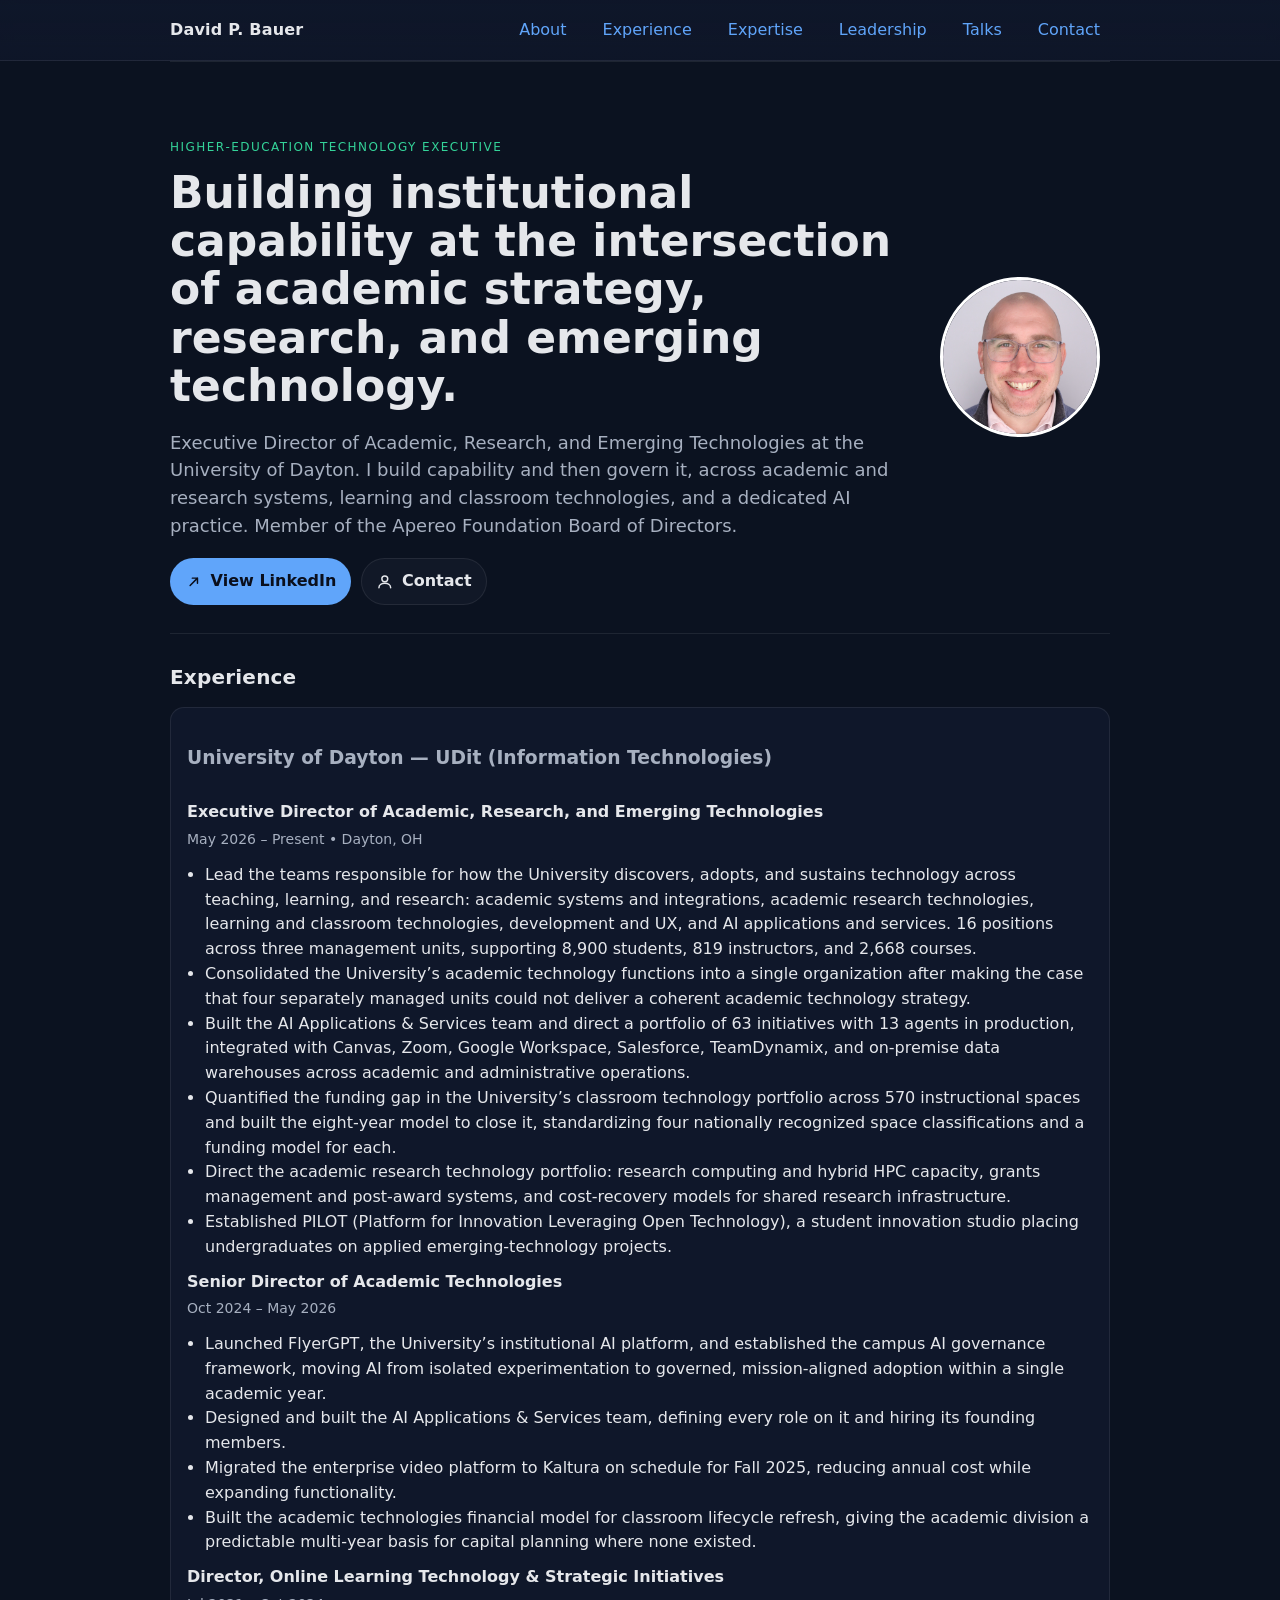
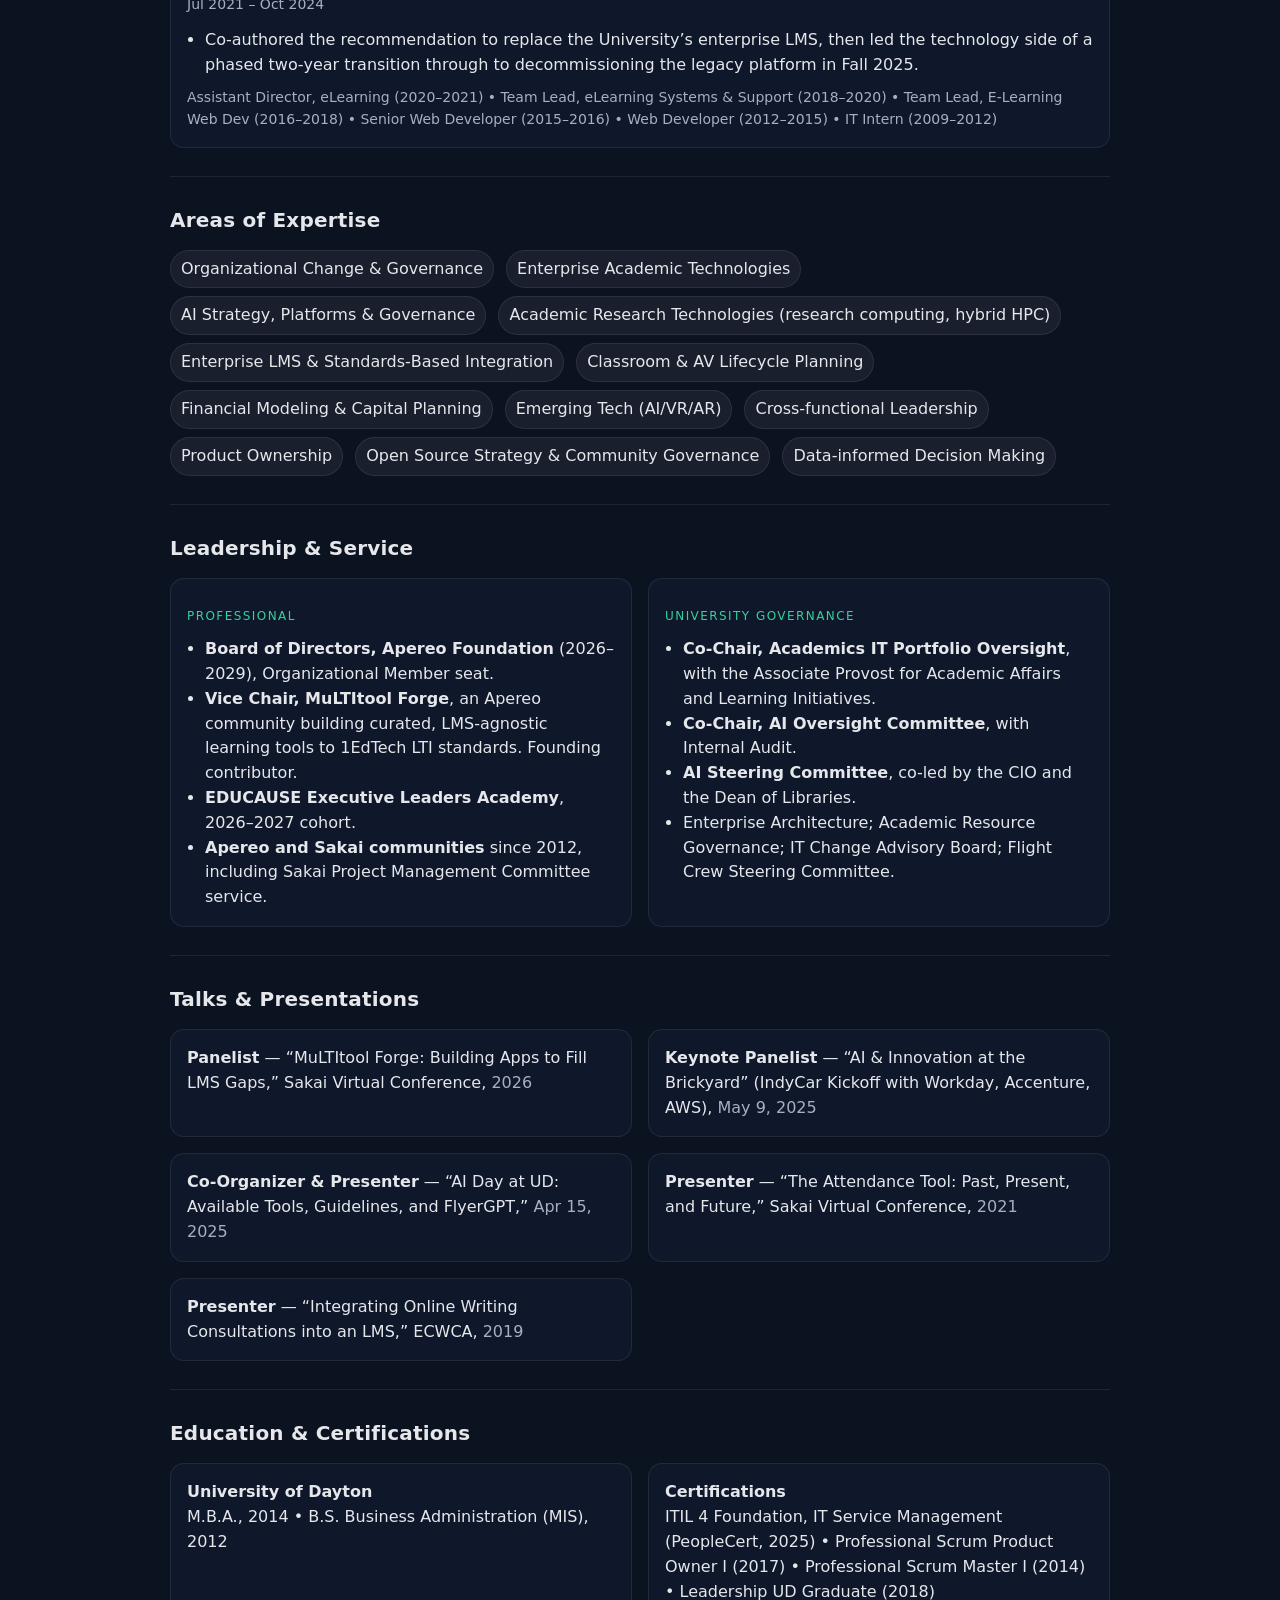
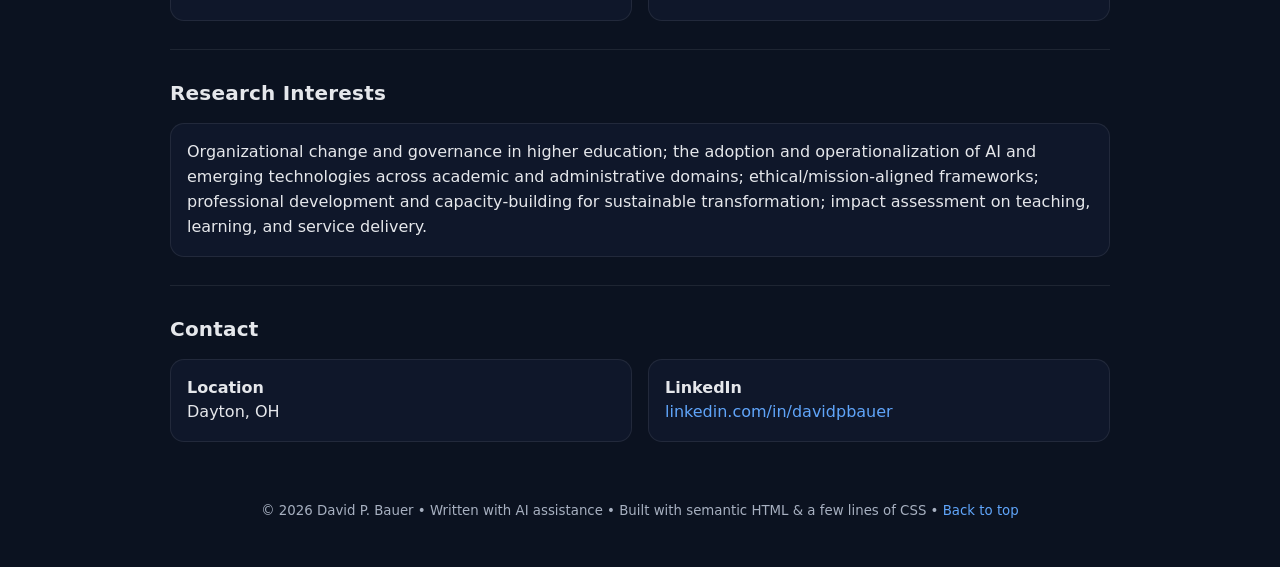
==== commit ef82f22a: "Update site for Executive Director role Reflects the May 2026 promotion to Executive Director of Aca" ====
--- a/index.html
+++ b/index.html
@@ -3,11 +3,11 @@
 <head>
   <meta charset="utf-8" />
   <meta name="viewport" content="width=device-width, initial-scale=1" />
-  <title>David P. Bauer — Higher‑Education Technology Leader</title>
-  <meta name="description" content="David P. Bauer — higher‑education technology leader focused on academic technologies, governance, and responsible adoption of emerging tech." />
+  <title>David P. Bauer — Higher‑Education Technology Executive</title>
+  <meta name="description" content="David P. Bauer — Executive Director of Academic, Research, and Emerging Technologies at the University of Dayton. Academic and research systems, AI strategy and governance, and open source leadership in higher education." />
   <link rel="canonical" href="https://davidpbauer.com/" />
-  <meta property="og:title" content="David P. Bauer — Higher‑Education Technology Leader" />
-  <meta property="og:description" content="Academic technologies, organizational change, and responsible AI in higher education." />
+  <meta property="og:title" content="David P. Bauer — Higher‑Education Technology Executive" />
+  <meta property="og:description" content="Academic and research technologies, organizational change, AI strategy and governance, and open source leadership in higher education." />
   <meta property="og:type" content="website" />
   <meta property="og:url" content="https://davidpbauer.com/" />
   <meta name="theme-color" content="#0f172a" />
@@ -141,9 +141,9 @@
     <section class="hero" id="about" aria-label="About">
       <div class="hero-head">
         <div>
-          <p class="eyebrow">Higher‑Education Technology Leader</p>
-          <h1>Driving institutional change at the intersection of academic strategy, operations, and emerging technologies.</h1>
-          <p class="tagline">Senior Director of Academic Technologies at the University of Dayton. Focused on governance, cross‑functional leadership, and the responsible adoption of AI and other emerging tech to improve teaching, learning, and service delivery.</p>
+          <p class="eyebrow">Higher‑Education Technology Executive</p>
+          <h1>Building institutional capability at the intersection of academic strategy, research, and emerging technology.</h1>
+          <p class="tagline">Executive Director of Academic, Research, and Emerging Technologies at the University of Dayton. I build capability and then govern it, across academic and research systems, learning and classroom technologies, and a dedicated AI practice. Member of the Apereo Foundation Board of Directors.</p>
           <div class="actions">
         <a class="btn primary" href="https://www.linkedin.com/in/davidpbauer" target="_blank" rel="noopener" aria-label="LinkedIn profile">
           <svg class="icon" viewBox="0 0 24 24" aria-hidden="true"><path d="M7 17l10-10M10 7h7v7"/></svg>
@@ -167,17 +167,33 @@
         <article class="card xp" aria-labelledby="xp-ud">
           <h3 id="xp-ud" class="subtle">University of Dayton — UDit (Information Technologies)</h3>
           <div class="role">
-            <h3>Senior Director of Academic Technologies</h3>
-            <div class="meta">Oct 2024 – Present • Dayton, OH</div>
+            <h3>Executive Director of Academic, Research, and Emerging Technologies</h3>
+            <div class="meta">May 2026 – Present • Dayton, OH</div>
             <ul class="bullets">
-              <li>Lead a multi‑unit academic technologies organization (Academic Systems & Support; Development & UX; Learning Technologies; Classroom Technologies; AI Applications & Services).</li>
-              <li>Chair governance for emerging tech (AI/VR/AR) aligned to mission, ethics, accessibility, and policy.</li>
-              <li>Steward product ownership for core academic platforms and integrations; drive strategy, budget, analytics, and continuous improvement.</li>
+              <li>Lead the teams responsible for how the University discovers, adopts, and sustains technology across teaching, learning, and research: academic systems and integrations, academic research technologies, learning and classroom technologies, development and UX, and AI applications and services. 16 positions across three management units, supporting 8,900 students, 819 instructors, and 2,668 courses.</li>
+              <li>Consolidated the University&rsquo;s academic technology functions into a single organization after making the case that four separately managed units could not deliver a coherent academic technology strategy.</li>
+              <li>Built the AI Applications &amp; Services team and direct a portfolio of 63 initiatives with 13 agents in production, integrated with Canvas, Zoom, Google Workspace, Salesforce, TeamDynamix, and on&#8209;premise data warehouses across academic and administrative operations.</li>
+              <li>Quantified the funding gap in the University&rsquo;s classroom technology portfolio across 570 instructional spaces and built the eight&#8209;year model to close it, standardizing four nationally recognized space classifications and a funding model for each.</li>
+              <li>Direct the academic research technology portfolio: research computing and hybrid HPC capacity, grants management and post&#8209;award systems, and cost&#8209;recovery models for shared research infrastructure.</li>
+              <li>Established PILOT (Platform for Innovation Leveraging Open Technology), a student innovation studio placing undergraduates on applied emerging&#8209;technology projects.</li>
             </ul>
           </div>
           <div class="role">
-            <h3>Director, Online Learning Technology & Strategic Initiatives</h3>
+            <h3>Senior Director of Academic Technologies</h3>
+            <div class="meta">Oct 2024 – May 2026</div>
+            <ul class="bullets">
+              <li>Launched FlyerGPT, the University&rsquo;s institutional AI platform, and established the campus AI governance framework, moving AI from isolated experimentation to governed, mission&#8209;aligned adoption within a single academic year.</li>
+              <li>Designed and built the AI Applications &amp; Services team, defining every role on it and hiring its founding members.</li>
+              <li>Migrated the enterprise video platform to Kaltura on schedule for Fall 2025, reducing annual cost while expanding functionality.</li>
+              <li>Built the academic technologies financial model for classroom lifecycle refresh, giving the academic division a predictable multi&#8209;year basis for capital planning where none existed.</li>
+            </ul>
+          </div>
+          <div class="role">
+            <h3>Director, Online Learning Technology &amp; Strategic Initiatives</h3>
             <div class="meta">Jul 2021 – Oct 2024</div>
+            <ul class="bullets">
+              <li>Co&#8209;authored the recommendation to replace the University&rsquo;s enterprise LMS, then led the technology side of a phased two&#8209;year transition through to decommissioning the legacy platform in Fall 2025.</li>
+            </ul>
           </div>
           <div class="role"><div class="meta">Assistant Director, eLearning (2020–2021) • Team Lead, eLearning Systems & Support (2018–2020) • Team Lead, E‑Learning Web Dev (2016–2018) • Senior Web Developer (2015–2016) • Web Developer (2012–2015) • IT Intern (2009–2012)</div></div>
         </article>
@@ -187,25 +203,42 @@
     <section id="expertise" aria-label="Areas of Expertise">
       <h2>Areas of Expertise</h2>
       <ul class="inline">
-        <li>Organizational Change & Governance</li>
+        <li>Organizational Change &amp; Governance</li>
         <li>Enterprise Academic Technologies</li>
+        <li>AI Strategy, Platforms &amp; Governance</li>
+        <li>Academic Research Technologies (research computing, hybrid HPC)</li>
+        <li>Enterprise LMS &amp; Standards&#8209;Based Integration</li>
+        <li>Classroom &amp; AV Lifecycle Planning</li>
+        <li>Financial Modeling &amp; Capital Planning</li>
         <li>Emerging Tech (AI/VR/AR)</li>
-        <li>Digital Strategy & Roadmapping</li>
-        <li>Learning Platforms (LMS, synchronous/video)</li>
-        <li>Cross‑functional Leadership</li>
-        <li>Faculty Development & Support Systems</li>
+        <li>Cross&#8209;functional Leadership</li>
         <li>Product Ownership</li>
-        <li>Cloud & Integrations</li>
-        <li>Student Success Enablement</li>
-        <li>Policy & Responsible AI</li>
-        <li>Data‑informed Decision Making</li>
+        <li>Open Source Strategy &amp; Community Governance</li>
+        <li>Data&#8209;informed Decision Making</li>
       </ul>
     </section>
 
     <section id="leadership" aria-label="Leadership and Service">
-      <h2>Leadership & Service</h2>
-      <div class="card">
-        <p class="subtle">Chair/Lead — AI Oversight Committee & Academic Project Governance (UDit); cross‑campus partnerships with the Learning Teaching Center (LTC), Center for Online Learning (COL), and CCDI to align guidelines and adoption for academic technologies and AI.</p>
+      <h2>Leadership &amp; Service</h2>
+      <div class="grid cols-2">
+        <div class="card">
+          <p class="eyebrow">Professional</p>
+          <ul class="bullets">
+            <li><strong>Board of Directors, Apereo Foundation</strong> (2026–2029), Organizational Member seat.</li>
+            <li><strong>Vice Chair, MuLTItool Forge</strong>, an Apereo community building curated, LMS&#8209;agnostic learning tools to 1EdTech LTI standards. Founding contributor.</li>
+            <li><strong>EDUCAUSE Executive Leaders Academy</strong>, 2026–2027 cohort.</li>
+            <li><strong>Apereo and Sakai communities</strong> since 2012, including Sakai Project Management Committee service.</li>
+          </ul>
+        </div>
+        <div class="card">
+          <p class="eyebrow">University Governance</p>
+          <ul class="bullets">
+            <li><strong>Co&#8209;Chair, Academics IT Portfolio Oversight</strong>, with the Associate Provost for Academic Affairs and Learning Initiatives.</li>
+            <li><strong>Co&#8209;Chair, AI Oversight Committee</strong>, with Internal Audit.</li>
+            <li><strong>AI Steering Committee</strong>, co&#8209;led by the CIO and the Dean of Libraries.</li>
+            <li>Enterprise Architecture; Academic Resource Governance; IT Change Advisory Board; Flight Crew Steering Committee.</li>
+          </ul>
+        </div>
       </div>
     </section>
 
@@ -213,6 +246,9 @@
       <h2>Talks & Presentations</h2>
       <div class="grid cols-2">
         <div class="card">
+          <strong>Panelist</strong> — &ldquo;MuLTItool Forge: Building Apps to Fill LMS Gaps,&rdquo; Sakai Virtual Conference, <span class="subtle">2026</span>
+        </div>
+        <div class="card">
           <strong>Keynote Panelist</strong> — “AI & Innovation at the Brickyard” (IndyCar Kickoff with Workday, Accenture, AWS), <span class="subtle">May 9, 2025</span>
         </div>
         <div class="card">
@@ -236,7 +272,7 @@
         </div>
         <div class="card">
           <strong>Certifications</strong><br/>
-          Professional Scrum Product Owner I (2017) • Professional Scrum Master I (2014)
+          ITIL 4 Foundation, IT Service Management (PeopleCert, 2025) • Professional Scrum Product Owner I (2017) • Professional Scrum Master I (2014) • Leadership UD Graduate (2018)
         </div>
       </div>
     </section>
@@ -259,7 +295,7 @@
 
   <footer>
     <div class="wrap">
-        <small>© <span id="y"></span> David P. Bauer • AI-assisted by <a href="https://chat.openai.com" target="_blank" rel="noopener">ChatGPT</a> (GPT-5 Thinking) • Built with semantic HTML & a few lines of CSS • <a href="#about">Back to top</a></small>
+        <small>© <span id="y"></span> David P. Bauer • Written with AI assistance • Built with semantic HTML &amp; a few lines of CSS • <a href="#about">Back to top</a></small>
     </div>
   </footer>
 
@@ -312,10 +348,11 @@
     "@context": "https://schema.org",
     "@type": "Person",
     "name": "David P. Bauer",
-    "jobTitle": "Senior Director of Academic Technologies",
+    "jobTitle": "Executive Director of Academic, Research, and Emerging Technologies",
+    "worksFor": {"@type": "CollegeOrUniversity", "name": "University of Dayton"},
     "url": "https://davidpbauer.com/",    "address": {"@type": "PostalAddress", "addressLocality": "Dayton", "addressRegion": "OH", "addressCountry": "US"},
     "sameAs": ["https://www.linkedin.com/in/davidpbauer"],
-    "knowsAbout": ["Academic Technologies", "AI in Higher Education", "LMS", "Organizational Change", "Governance"]
+    "knowsAbout": ["Academic Technologies", "Academic Research Technologies", "AI in Higher Education", "AI Governance", "Learning Management Systems", "Open Source in Higher Education", "Organizational Change", "Governance"]
   }
   </script>
 </body>
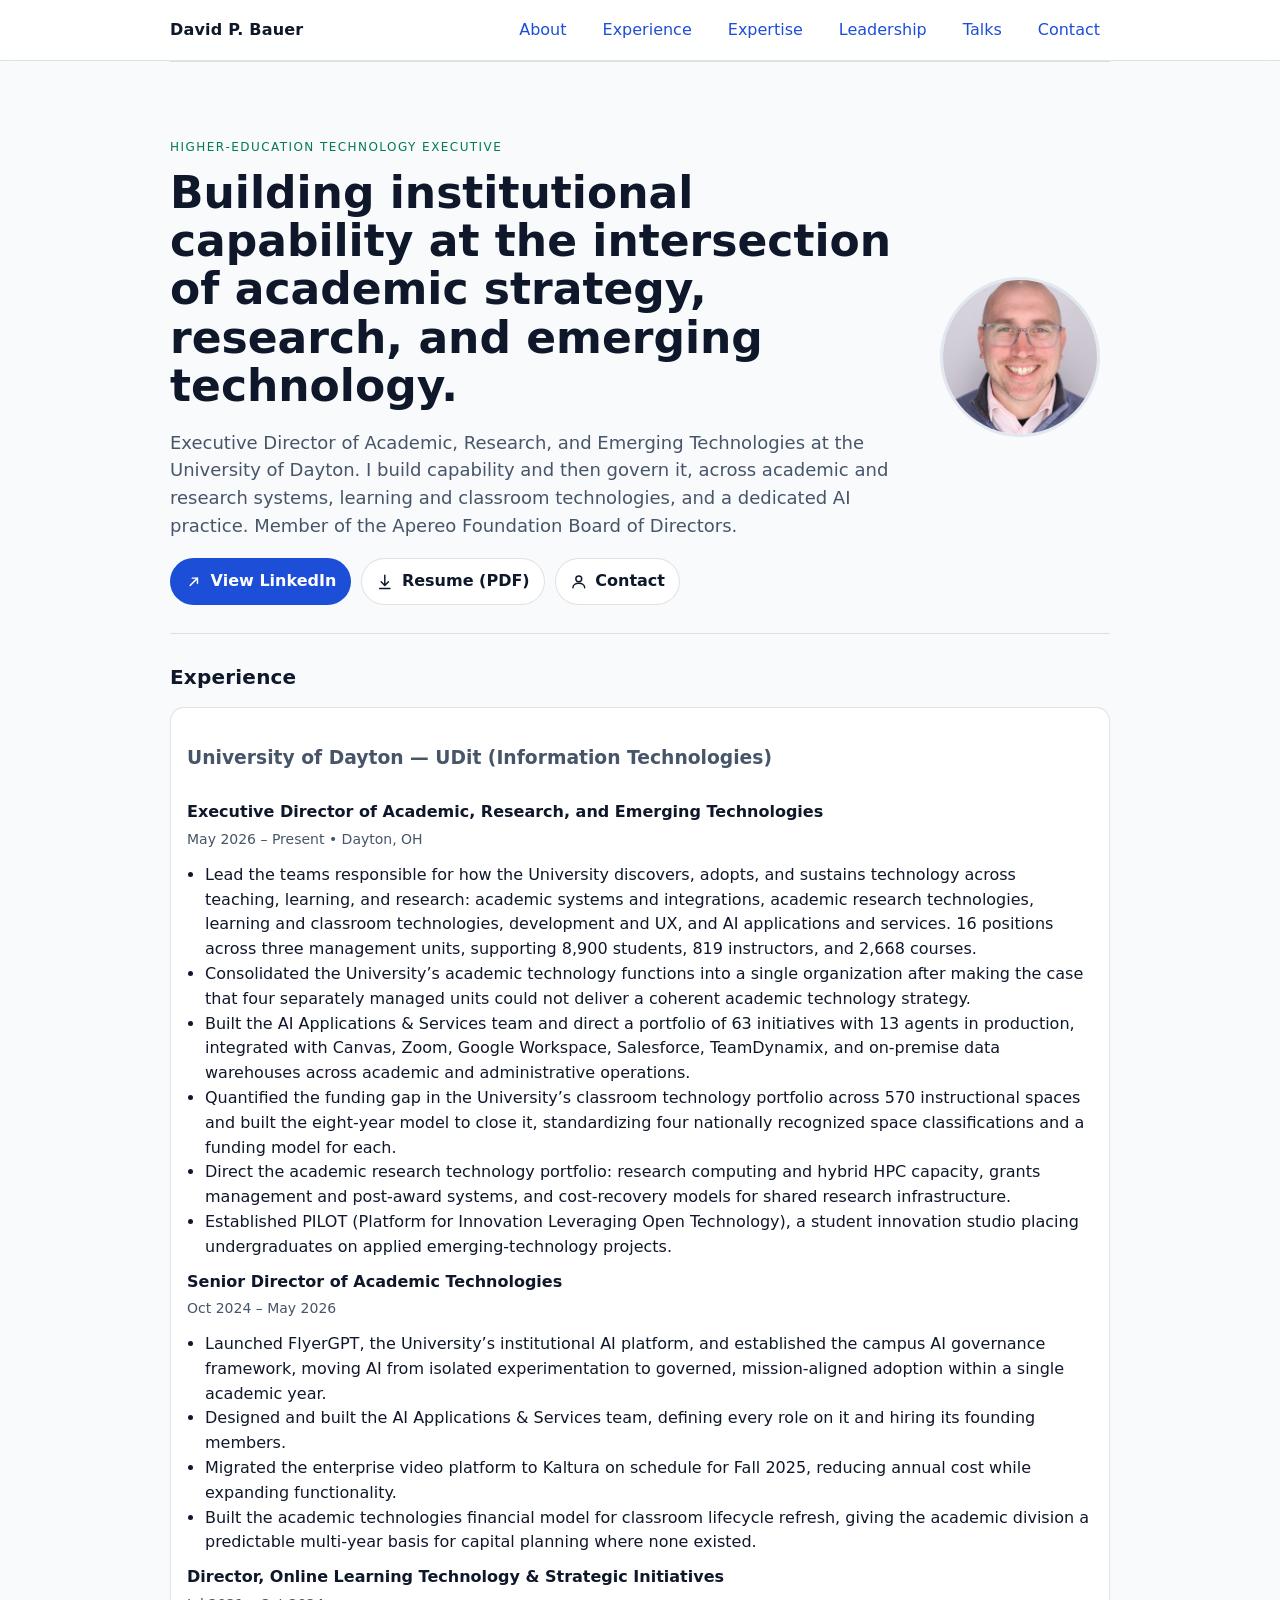
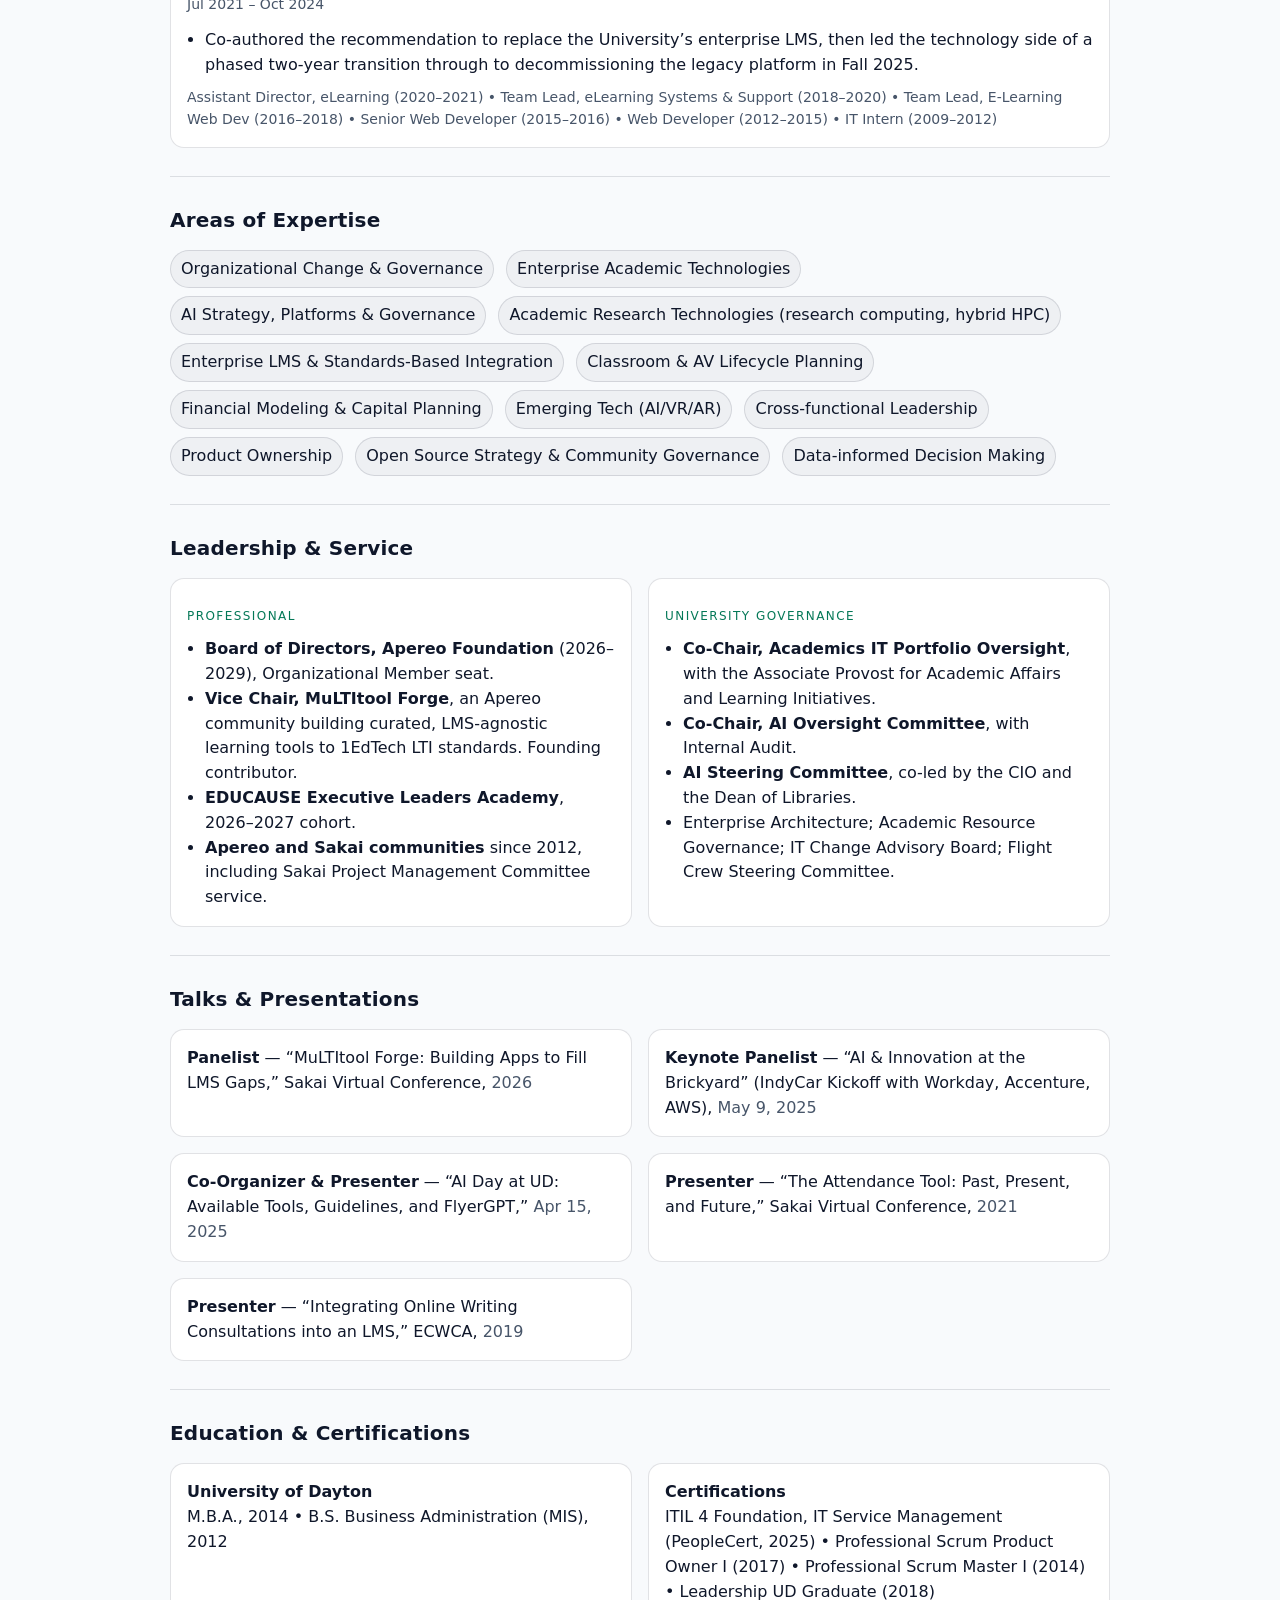
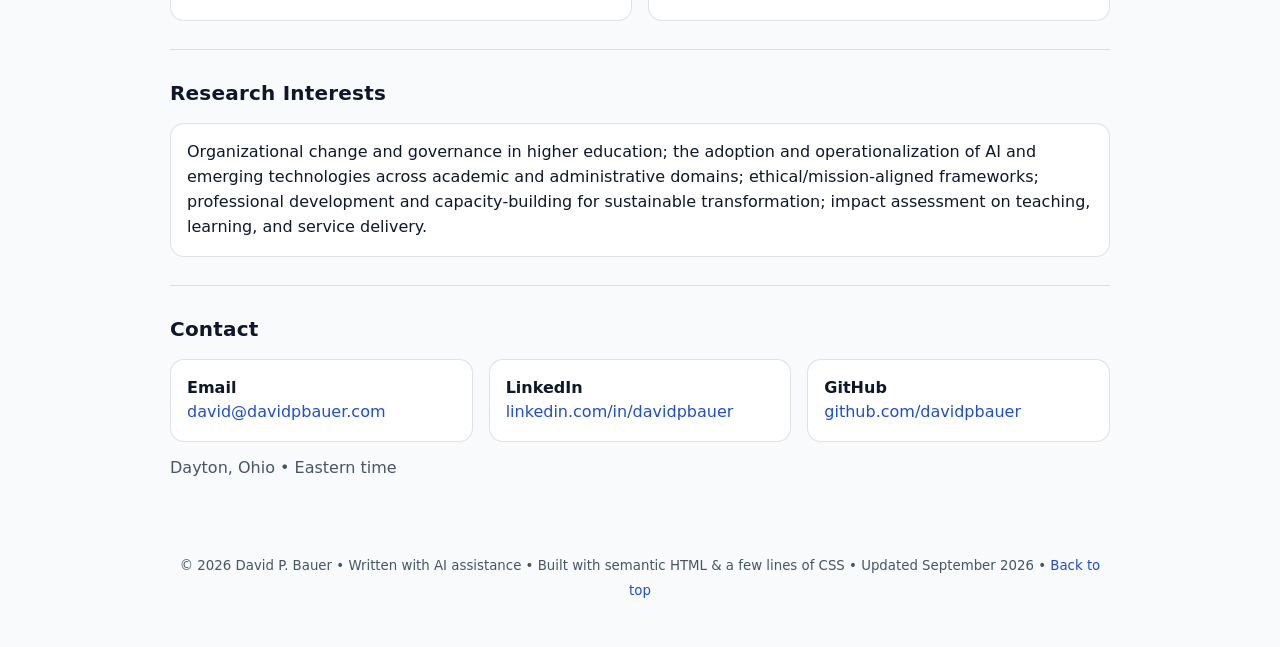
==== commit 1e57b7ee: "Accessibility, performance, and metadata improvements Site review pass, independent of the content u" ====
--- a/index.html
+++ b/index.html
@@ -10,7 +10,18 @@
   <meta property="og:description" content="Academic and research technologies, organizational change, AI strategy and governance, and open source leadership in higher education." />
   <meta property="og:type" content="website" />
   <meta property="og:url" content="https://davidpbauer.com/" />
-  <meta name="theme-color" content="#0f172a" />
+  <meta name="theme-color" content="#0f172a" media="(prefers-color-scheme: dark)" />
+  <meta name="theme-color" content="#f8fafc" media="(prefers-color-scheme: light)" />
+  <meta name="author" content="David P. Bauer" />
+  <meta name="robots" content="index, follow" />
+  <meta property="og:image" content="https://davidpbauer.com/profile-640.jpg" />
+  <meta property="og:image:width" content="640" />
+  <meta property="og:image:height" content="640" />
+  <meta property="og:image:alt" content="Portrait of David P. Bauer" />
+  <meta name="twitter:card" content="summary" />
+  <meta name="twitter:title" content="David P. Bauer — Higher‑Education Technology Executive" />
+  <meta name="twitter:description" content="Academic and research technologies, AI strategy and governance, and open source leadership in higher education." />
+  <meta name="twitter:image" content="https://davidpbauer.com/profile-640.jpg" />
     <link rel="icon" href="favicon.ico" sizes="any">
   <link rel="icon" type="image/png" sizes="32x32" href="favicon-32.png">
   <link rel="apple-touch-icon" sizes="180x180" href="apple-touch-icon.png">
@@ -24,12 +35,44 @@
       --accent: #60a5fa;    /* links & highlights */
       --accent-2: #34d399;  /* subtle accents */
       --border: rgba(255,255,255,0.08);
+      --panel-2: #111827;   /* buttons */
+      --panel-3: #0b1220;   /* button hover */
+      --on-accent: #0a0f1c; /* text on accent fill */
+      --hover: rgba(255,255,255,0.06);
+      --chip: rgba(255,255,255,0.06);
+      --header-bg-a: rgba(15,23,42,0.95);
+      --header-bg-b: rgba(15,23,42,0.85);
+      --avatar-border: #ffffff;
       --maxw: 980px;
       --avatar-size: 160px; /* default avatar size; will auto-clamp if image is smaller */
     }
+    @media (prefers-color-scheme: light) {
+      :root {
+        --bg: #f8fafc;
+        --panel: #ffffff;
+        --text: #0f172a;
+        --muted: #475569;
+        --accent: #1d4ed8;
+        --accent-2: #047857;
+        --border: rgba(15,23,42,0.12);
+        --panel-2: #ffffff;
+        --panel-3: #f1f5f9;
+        --on-accent: #ffffff;
+        --hover: rgba(15,23,42,0.06);
+        --chip: rgba(15,23,42,0.04);
+        --header-bg-a: rgba(255,255,255,0.95);
+        --header-bg-b: rgba(255,255,255,0.85);
+        --avatar-border: #e2e8f0;
+      }
+    }
+
     /* Basic reset */
     *, *::before, *::after { box-sizing: border-box; }
     html { scroll-behavior: smooth; }
+    @media (prefers-reduced-motion: reduce) {
+      html { scroll-behavior: auto; }
+      *, *::before, *::after { animation-duration: 0.01ms !important; transition-duration: 0.01ms !important; }
+    }
     body { margin: 0; font-family: system-ui, -apple-system, Segoe UI, Roboto, Inter, Ubuntu, Cantarell, Noto Sans, Helvetica, Arial, "Apple Color Emoji", "Segoe UI Emoji"; background: var(--bg); color: var(--text); line-height: 1.55; }
 
     a { color: var(--accent); text-decoration: none; }
@@ -37,20 +80,20 @@
 
     /* Layout */
     .wrap { max-width: var(--maxw); margin: 0 auto; padding: 0 20px; }
-    header { position: sticky; top: 0; z-index: 20; background: linear-gradient(180deg, rgba(15,23,42,0.95), rgba(15,23,42,0.85)); backdrop-filter: blur(8px); border-bottom: 1px solid var(--border); }
+    header { position: sticky; top: 0; z-index: 20; background: linear-gradient(180deg, var(--header-bg-a), var(--header-bg-b)); backdrop-filter: blur(8px); border-bottom: 1px solid var(--border); }
     .nav { display: flex; align-items: center; justify-content: space-between; height: 60px; position: relative; }
     .brand { font-weight: 700; letter-spacing: 0.2px; }
     nav ul { display: flex; gap: 16px; list-style: none; margin: 0; padding: 0; }
     nav a { padding: 6px 10px; border-radius: 8px; }
-    nav a:hover { background: rgba(255,255,255,0.06); text-decoration: none; }
+    nav a:hover { background: var(--hover); text-decoration: none; }
 
     .hero { padding: 64px 0 28px; display: grid; gap: 14px; }
     .hero h1 { margin: 0; font-size: clamp(28px, 5vw, 44px); line-height: 1.1; }
     .tagline { color: var(--muted); font-size: clamp(16px, 2.4vw, 18px); }
     .actions { display: flex; flex-wrap: wrap; gap: 10px; margin-top: 8px; }
-    .btn { display: inline-flex; align-items: center; gap: 8px; padding: 10px 14px; border-radius: 999px; border: 1px solid var(--border); background: #111827; color: var(--text); font-weight: 600; }
-    .btn:hover { background: #0b1220; text-decoration: none; }
-    .btn.primary { background: var(--accent); color: #0a0f1c; border-color: transparent; }
+    .btn { display: inline-flex; align-items: center; gap: 8px; padding: 10px 14px; border-radius: 999px; border: 1px solid var(--border); background: var(--panel-2); color: var(--text); font-weight: 600; }
+    .btn:hover { background: var(--panel-3); text-decoration: none; }
+    .btn.primary { background: var(--accent); color: var(--on-accent); border-color: transparent; }
     .btn.primary:hover { filter: brightness(1.05); }
 
     section { padding: 28px 0; border-top: 1px solid var(--border); }
@@ -64,12 +107,12 @@
     .list { display: grid; gap: 10px; }
     .list li { margin-left: 18px; }
     ul.inline { display: flex; flex-wrap: wrap; gap: 8px 12px; list-style: none; padding: 0; margin: 0; }
-    ul.inline li { background: rgba(255,255,255,0.06); border: 1px solid var(--border); border-radius: 999px; padding: 6px 10px; }
+    ul.inline li { background: var(--chip); border: 1px solid var(--border); border-radius: 999px; padding: 6px 10px; }
 
     /* Experience */
     .xp { display: grid; gap: 10px; }
     .role { display: grid; gap: 4px; }
-    .role h3 { font-size: 16px; margin: 0; }
+    .role h3, .role h4 { font-size: 16px; margin: 0; }
     .role .meta { color: var(--muted); font-size: 14px; }
     .bullets { margin: 8px 0 0 0; padding-left: 18px; }
 
@@ -90,18 +133,20 @@
     }
       /* Avatar & hero layout */
     .hero-head { display: grid; gap: 16px; }
-    .profile-pic { width: 160px; height: 160px; margin: 0 auto 1rem; overflow: hidden; border-radius: 50%; border: 3px solid #fff; }
+    .profile-pic { width: 160px; height: 160px; margin: 0 auto 1rem; overflow: hidden; border-radius: 50%; border: 3px solid var(--avatar-border); }
     .profile-pic img { width: 100%; height: auto; display: block; }
     @media (min-width: 820px) { .hero-head { grid-template-columns: 1fr 180px; align-items: center; } .profile-pic img { justify-self: end; } }
 
     /* Improve skip link */
     .visually-hidden { position: absolute !important; width: 1px; height: 1px; padding: 0; margin: -1px; overflow: hidden; clip: rect(0,0,0,0); white-space: nowrap; border: 0; }
+    .skip-link:focus { position: fixed !important; top: 10px; left: 10px; width: auto; height: auto; clip: auto; margin: 0; padding: 10px 14px; z-index: 100; background: var(--accent); color: var(--on-accent); border-radius: 8px; font-weight: 600; }
+    :focus-visible { outline: 3px solid var(--accent); outline-offset: 2px; border-radius: 6px; }
       /* Inline SVG icons for buttons */
     .btn .icon { width: 1.1em; height: 1.1em; flex: 0 0 auto; display: inline-block; }
     .btn svg { vertical-align: -0.15em; stroke: currentColor; fill: none; stroke-width: 2; stroke-linecap: round; stroke-linejoin: round; }
       /* Mobile menu */
-    .menu-toggle { display: none; border: 1px solid var(--border); background: #111827; color: var(--text); border-radius: 10px; height: 38px; width: 42px; align-items: center; justify-content: center; }
-    .menu-toggle:hover { background: #0b1220; }
+    .menu-toggle { display: none; border: 1px solid var(--border); background: var(--panel-2); color: var(--text); border-radius: 10px; height: 38px; width: 42px; align-items: center; justify-content: center; }
+    .menu-toggle:hover { background: var(--panel-3); }
     .brand a { color: inherit; text-decoration: none; }
 
     @media (max-width: 819px) {
@@ -110,14 +155,14 @@
       nav.menu.open { display: block; }
       nav.menu ul { display: grid; gap: 4px; list-style: none; margin: 0; padding: 6px; }
       nav.menu a { display: block; padding: 10px 12px; border-radius: 8px; }
-      nav.menu a:hover { background: rgba(255,255,255,0.06); text-decoration: none; }
+      nav.menu a:hover { background: var(--hover); text-decoration: none; }
       /* collapse inline layout */
       header .nav ul { gap: 0; }
     }
   </style>
 </head>
 <body>
-  <a href="#main" class="visually-hidden">Skip to content</a>
+  <a href="#main" class="visually-hidden skip-link">Skip to content</a>
   <header>
     <div class="wrap nav">
       <div class="brand"><a href="#about">David P. Bauer</a></div>
@@ -149,6 +194,10 @@
           <svg class="icon" viewBox="0 0 24 24" aria-hidden="true"><path d="M7 17l10-10M10 7h7v7"/></svg>
           <span>View LinkedIn</span>
         </a>
+        <a class="btn" href="David-Bauer-Resume.pdf" target="_blank" rel="noopener">
+          <svg class="icon" viewBox="0 0 24 24" aria-hidden="true"><path d="M12 3v12M7 12l5 5 5-5M5 21h14"/></svg>
+          <span>Resume (PDF)</span>
+        </a>
         <a class="btn" href="#contact">
           <svg class="icon" viewBox="0 0 24 24" aria-hidden="true"><circle cx="12" cy="8" r="4"/><path d="M4 20c0-4 4-6 8-6s8 2 8 6"/></svg>
           <span>Contact</span>
@@ -156,7 +205,7 @@
       </div>
         </div>
         <div class="profile-pic">
-          <img src="profile.jpg" sizes="160px" alt="Portrait of David P. Bauer" width="160" height="160" loading="eager" />
+          <img src="profile-320.jpg" srcset="profile-320.jpg 320w, profile-640.jpg 640w" sizes="160px" alt="Portrait of David P. Bauer" width="320" height="320" loading="eager" decoding="async" />
         </div>
       </div>
     </section>
@@ -167,7 +216,7 @@
         <article class="card xp" aria-labelledby="xp-ud">
           <h3 id="xp-ud" class="subtle">University of Dayton — UDit (Information Technologies)</h3>
           <div class="role">
-            <h3>Executive Director of Academic, Research, and Emerging Technologies</h3>
+            <h4>Executive Director of Academic, Research, and Emerging Technologies</h4>
             <div class="meta">May 2026 – Present • Dayton, OH</div>
             <ul class="bullets">
               <li>Lead the teams responsible for how the University discovers, adopts, and sustains technology across teaching, learning, and research: academic systems and integrations, academic research technologies, learning and classroom technologies, development and UX, and AI applications and services. 16 positions across three management units, supporting 8,900 students, 819 instructors, and 2,668 courses.</li>
@@ -179,7 +228,7 @@
             </ul>
           </div>
           <div class="role">
-            <h3>Senior Director of Academic Technologies</h3>
+            <h4>Senior Director of Academic Technologies</h4>
             <div class="meta">Oct 2024 – May 2026</div>
             <ul class="bullets">
               <li>Launched FlyerGPT, the University&rsquo;s institutional AI platform, and established the campus AI governance framework, moving AI from isolated experimentation to governed, mission&#8209;aligned adoption within a single academic year.</li>
@@ -189,7 +238,7 @@
             </ul>
           </div>
           <div class="role">
-            <h3>Director, Online Learning Technology &amp; Strategic Initiatives</h3>
+            <h4>Director, Online Learning Technology &amp; Strategic Initiatives</h4>
             <div class="meta">Jul 2021 – Oct 2024</div>
             <ul class="bullets">
               <li>Co&#8209;authored the recommendation to replace the University&rsquo;s enterprise LMS, then led the technology side of a phased two&#8209;year transition through to decommissioning the legacy platform in Fall 2025.</li>
@@ -286,16 +335,18 @@
 
     <section id="contact" aria-label="Contact">
       <h2>Contact</h2>
-      <div class="grid cols-2">
-        <div class="card"><strong>Location</strong><br/>Dayton, OH</div>
+      <div class="grid cols-3">
+        <div class="card"><strong>Email</strong><br/><a href="mailto:david@davidpbauer.com">david@davidpbauer.com</a></div>
         <div class="card"><strong>LinkedIn</strong><br/><a href="https://www.linkedin.com/in/davidpbauer" target="_blank" rel="noopener">linkedin.com/in/davidpbauer</a></div>
-      </div>
+        <div class="card"><strong>GitHub</strong><br/><a href="https://github.com/davidpbauer" target="_blank" rel="noopener">github.com/davidpbauer</a></div>
+      </div>
+      <p class="subtle" style="margin-top:14px">Dayton, Ohio • Eastern time</p>
     </section>
   </main>
 
   <footer>
     <div class="wrap">
-        <small>© <span id="y"></span> David P. Bauer • Written with AI assistance • Built with semantic HTML &amp; a few lines of CSS • <a href="#about">Back to top</a></small>
+        <small>© <span id="y"></span> David P. Bauer • Written with AI assistance • Built with semantic HTML &amp; a few lines of CSS • Updated September 2026 • <a href="#about">Back to top</a></small>
     </div>
   </footer>
 
@@ -303,23 +354,6 @@
     // set year without dependencies
     document.getElementById('y').textContent = new Date().getFullYear();
     </script>
-
-  <script>
-    // Prevent pixelation by avoiding upscale beyond the image's native resolution and device pixel ratio
-    window.addEventListener('load', () => {
-      const img = document.querySelector('.avatar');
-      if (!img) return;
-      const dpr = Math.max(1, window.devicePixelRatio || 1);
-      const natural = img.naturalWidth; // assuming square
-      const target = parseInt(getComputedStyle(img).getPropertyValue('--avatar-size')) || 160;
-      const maxDisplay = Math.floor(natural / dpr);
-      if (natural && maxDisplay && target > maxDisplay) {
-        img.style.width = maxDisplay + 'px';
-        img.style.height = maxDisplay + 'px';
-        img.title = 'Adjusted to native size for clarity';
-      }
-    });
-  </script>
 
   <script>
     // Accessible mobile menu toggle
@@ -351,7 +385,11 @@
     "jobTitle": "Executive Director of Academic, Research, and Emerging Technologies",
     "worksFor": {"@type": "CollegeOrUniversity", "name": "University of Dayton"},
     "url": "https://davidpbauer.com/",    "address": {"@type": "PostalAddress", "addressLocality": "Dayton", "addressRegion": "OH", "addressCountry": "US"},
-    "sameAs": ["https://www.linkedin.com/in/davidpbauer"],
+    "sameAs": ["https://www.linkedin.com/in/davidpbauer", "https://github.com/davidpbauer"],
+    "image": "https://davidpbauer.com/profile-640.jpg",
+    "email": "mailto:david@davidpbauer.com",
+    "alumniOf": {"@type": "CollegeOrUniversity", "name": "University of Dayton"},
+    "memberOf": {"@type": "Organization", "name": "Apereo Foundation", "url": "https://www.apereo.org/"},
     "knowsAbout": ["Academic Technologies", "Academic Research Technologies", "AI in Higher Education", "AI Governance", "Learning Management Systems", "Open Source in Higher Education", "Organizational Change", "Governance"]
   }
   </script>
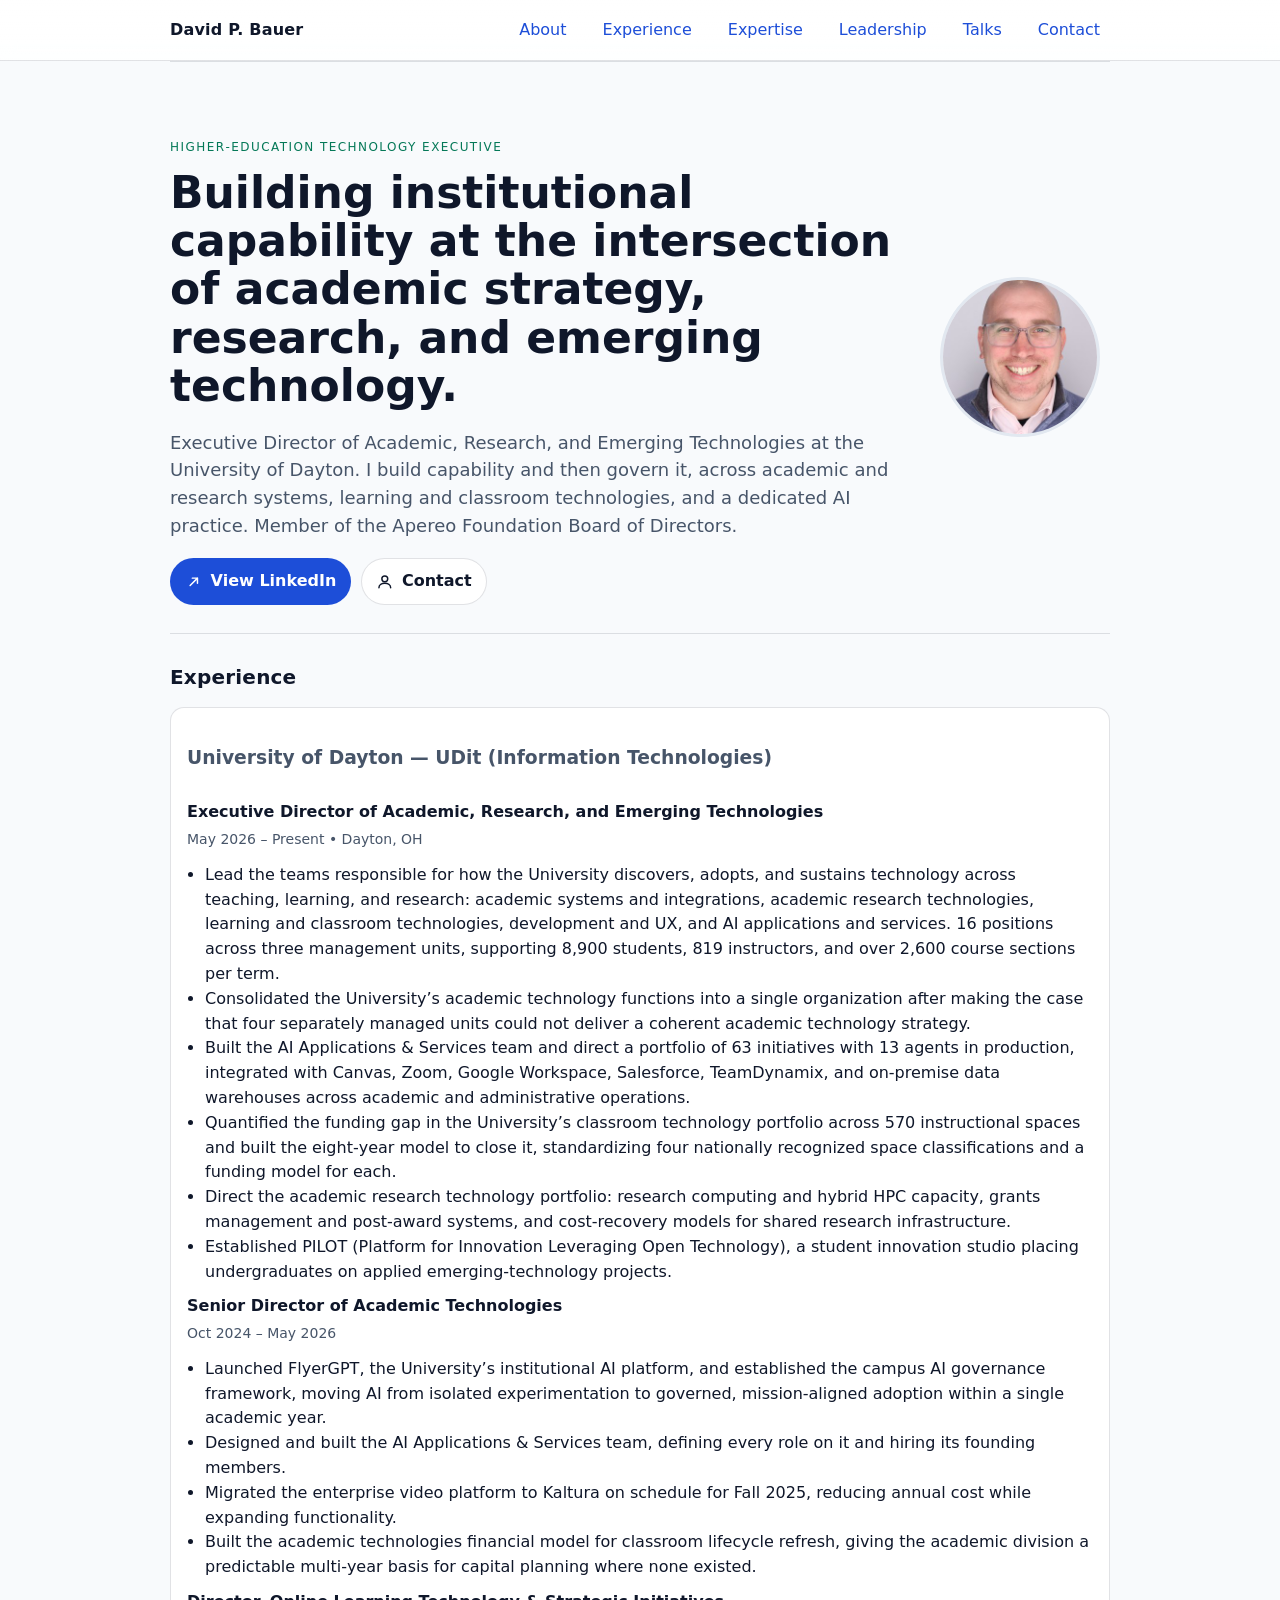
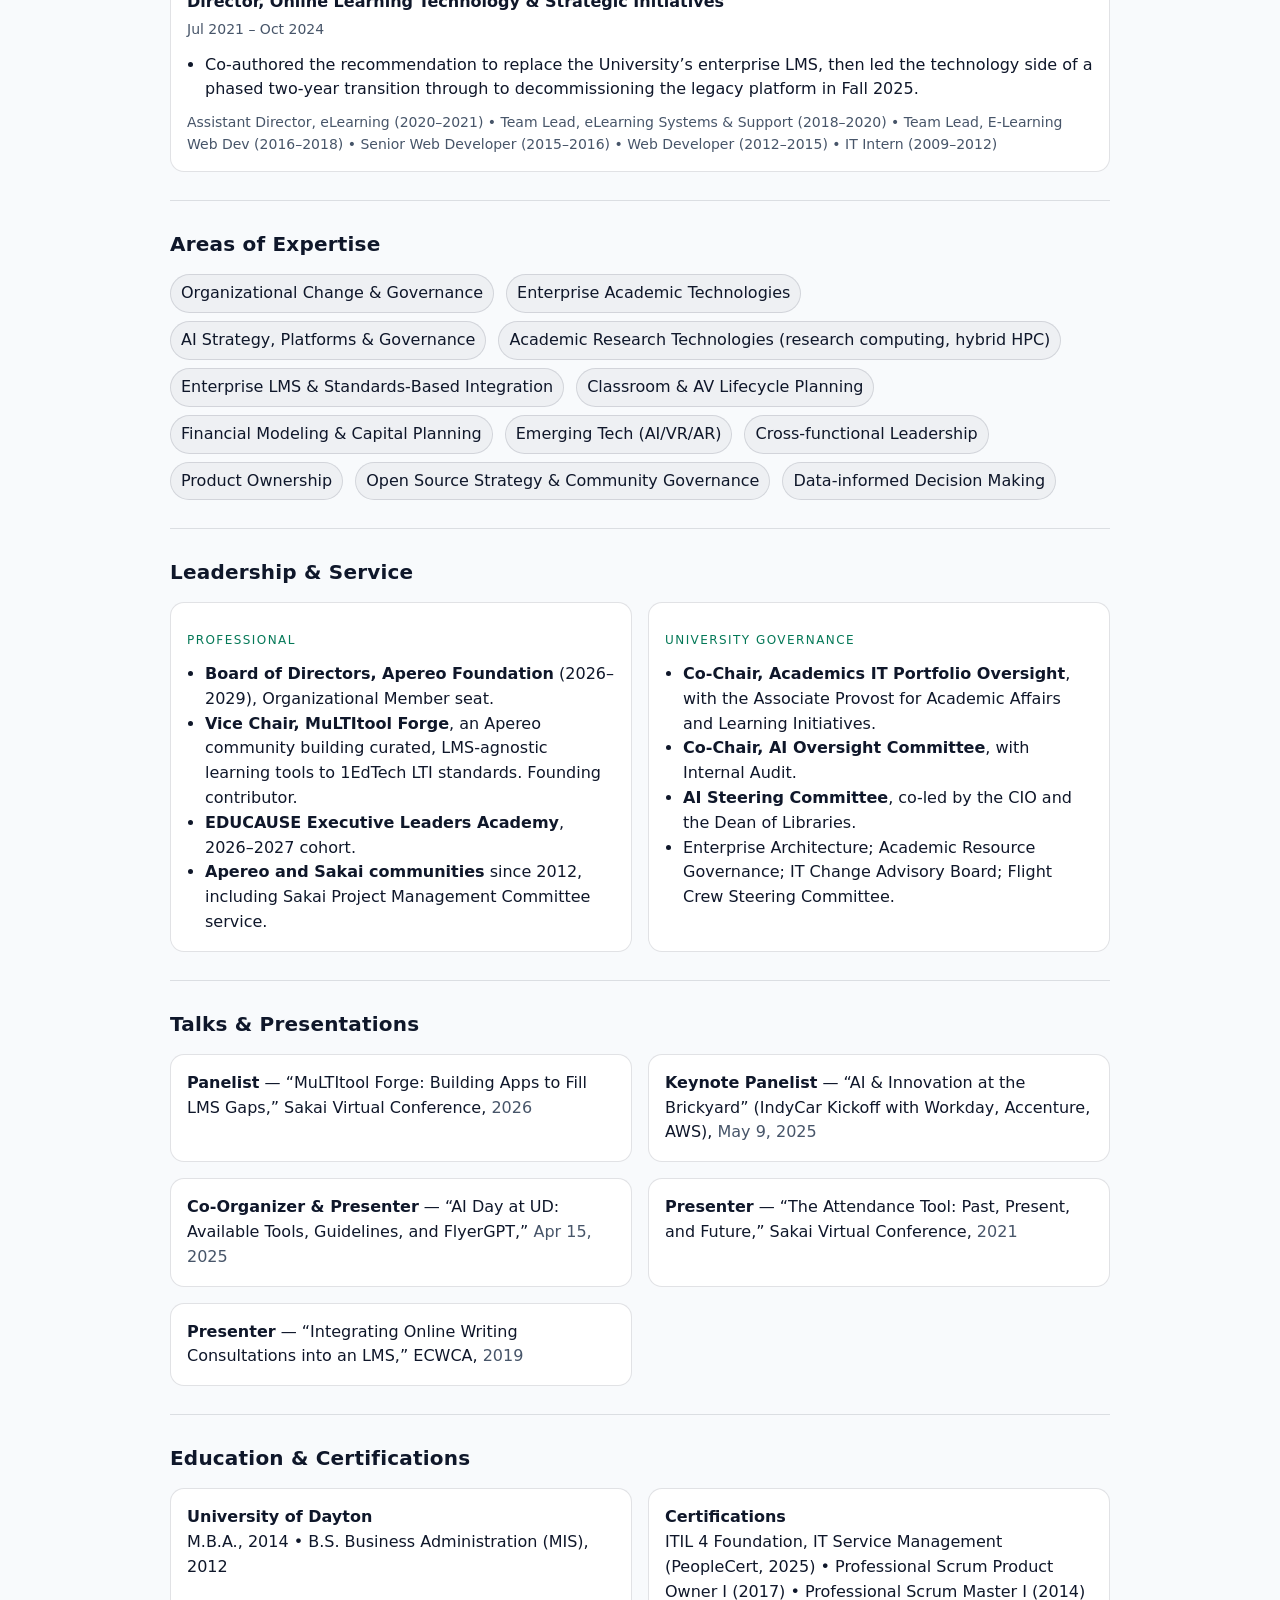
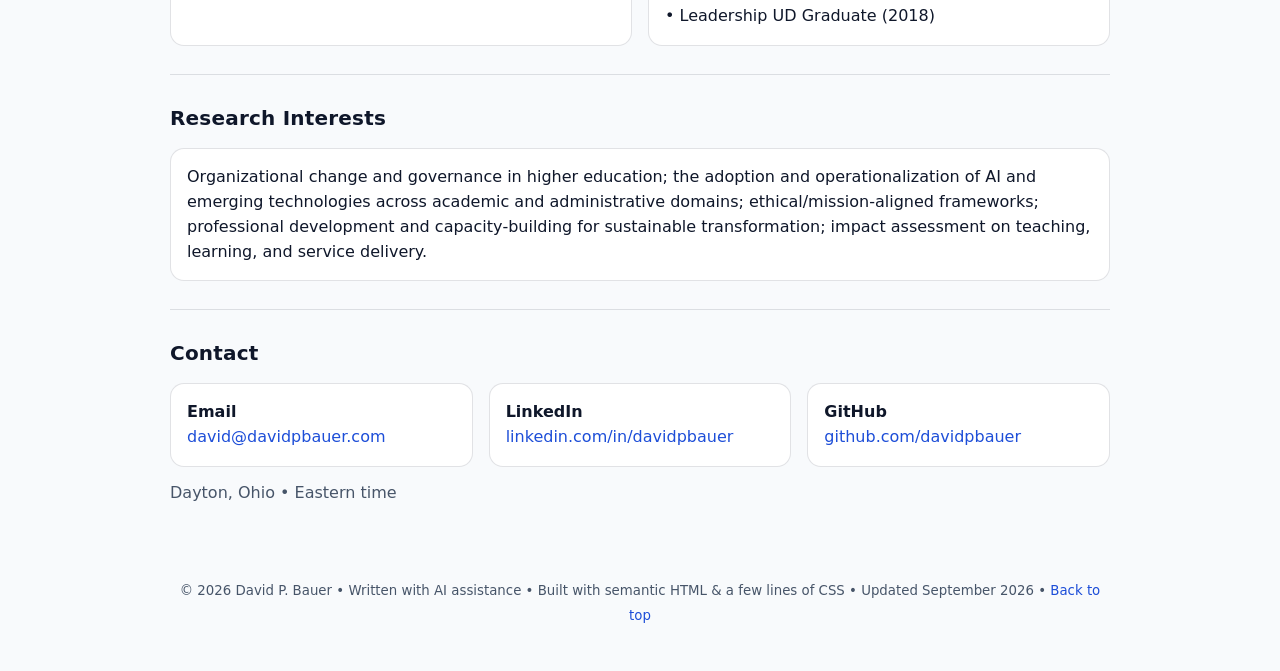
==== commit 330d2083: "Minor wording changes" ====
--- a/index.html
+++ b/index.html
@@ -194,10 +194,6 @@
           <svg class="icon" viewBox="0 0 24 24" aria-hidden="true"><path d="M7 17l10-10M10 7h7v7"/></svg>
           <span>View LinkedIn</span>
         </a>
-        <a class="btn" href="David-Bauer-Resume.pdf" target="_blank" rel="noopener">
-          <svg class="icon" viewBox="0 0 24 24" aria-hidden="true"><path d="M12 3v12M7 12l5 5 5-5M5 21h14"/></svg>
-          <span>Resume (PDF)</span>
-        </a>
         <a class="btn" href="#contact">
           <svg class="icon" viewBox="0 0 24 24" aria-hidden="true"><circle cx="12" cy="8" r="4"/><path d="M4 20c0-4 4-6 8-6s8 2 8 6"/></svg>
           <span>Contact</span>
@@ -219,7 +215,7 @@
             <h4>Executive Director of Academic, Research, and Emerging Technologies</h4>
             <div class="meta">May 2026 – Present • Dayton, OH</div>
             <ul class="bullets">
-              <li>Lead the teams responsible for how the University discovers, adopts, and sustains technology across teaching, learning, and research: academic systems and integrations, academic research technologies, learning and classroom technologies, development and UX, and AI applications and services. 16 positions across three management units, supporting 8,900 students, 819 instructors, and 2,668 courses.</li>
+              <li>Lead the teams responsible for how the University discovers, adopts, and sustains technology across teaching, learning, and research: academic systems and integrations, academic research technologies, learning and classroom technologies, development and UX, and AI applications and services. 16 positions across three management units, supporting 8,900 students, 819 instructors, and over 2,600 course sections per term.</li>
               <li>Consolidated the University&rsquo;s academic technology functions into a single organization after making the case that four separately managed units could not deliver a coherent academic technology strategy.</li>
               <li>Built the AI Applications &amp; Services team and direct a portfolio of 63 initiatives with 13 agents in production, integrated with Canvas, Zoom, Google Workspace, Salesforce, TeamDynamix, and on&#8209;premise data warehouses across academic and administrative operations.</li>
               <li>Quantified the funding gap in the University&rsquo;s classroom technology portfolio across 570 instructional spaces and built the eight&#8209;year model to close it, standardizing four nationally recognized space classifications and a funding model for each.</li>
